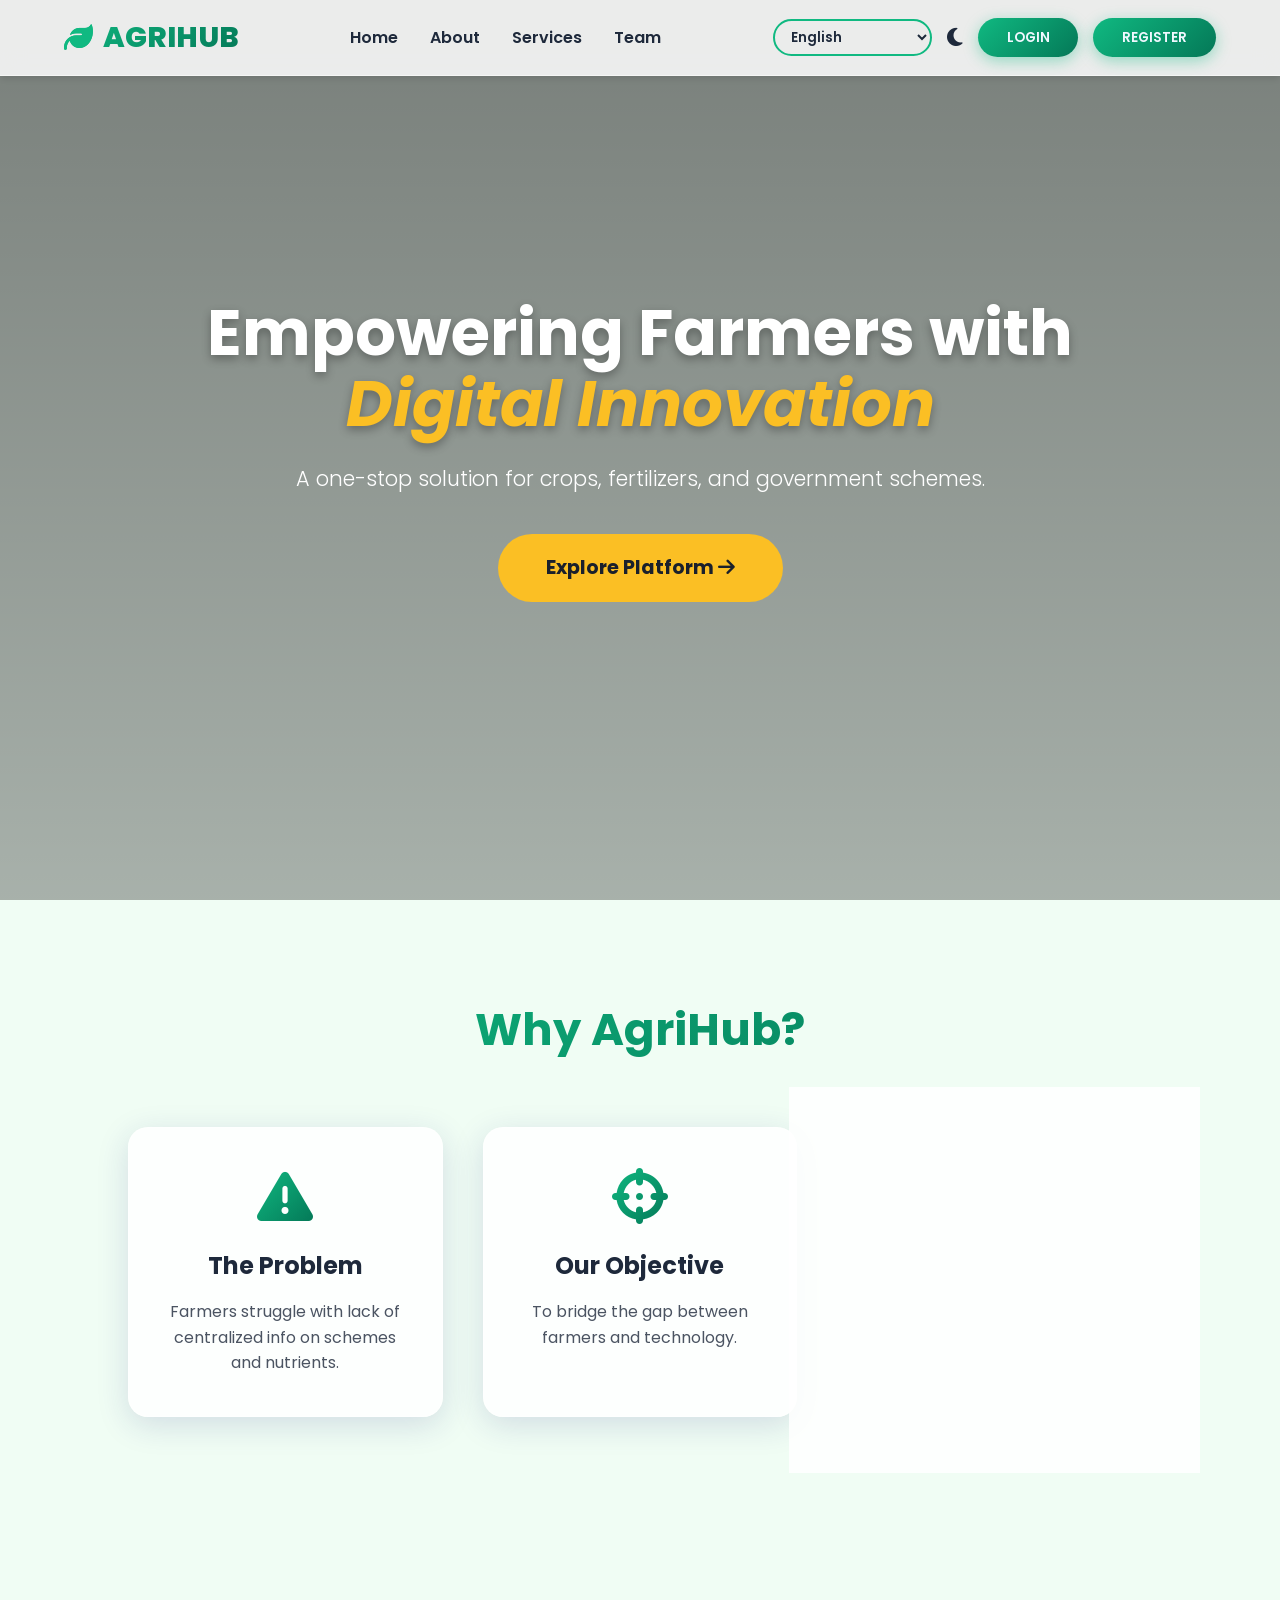
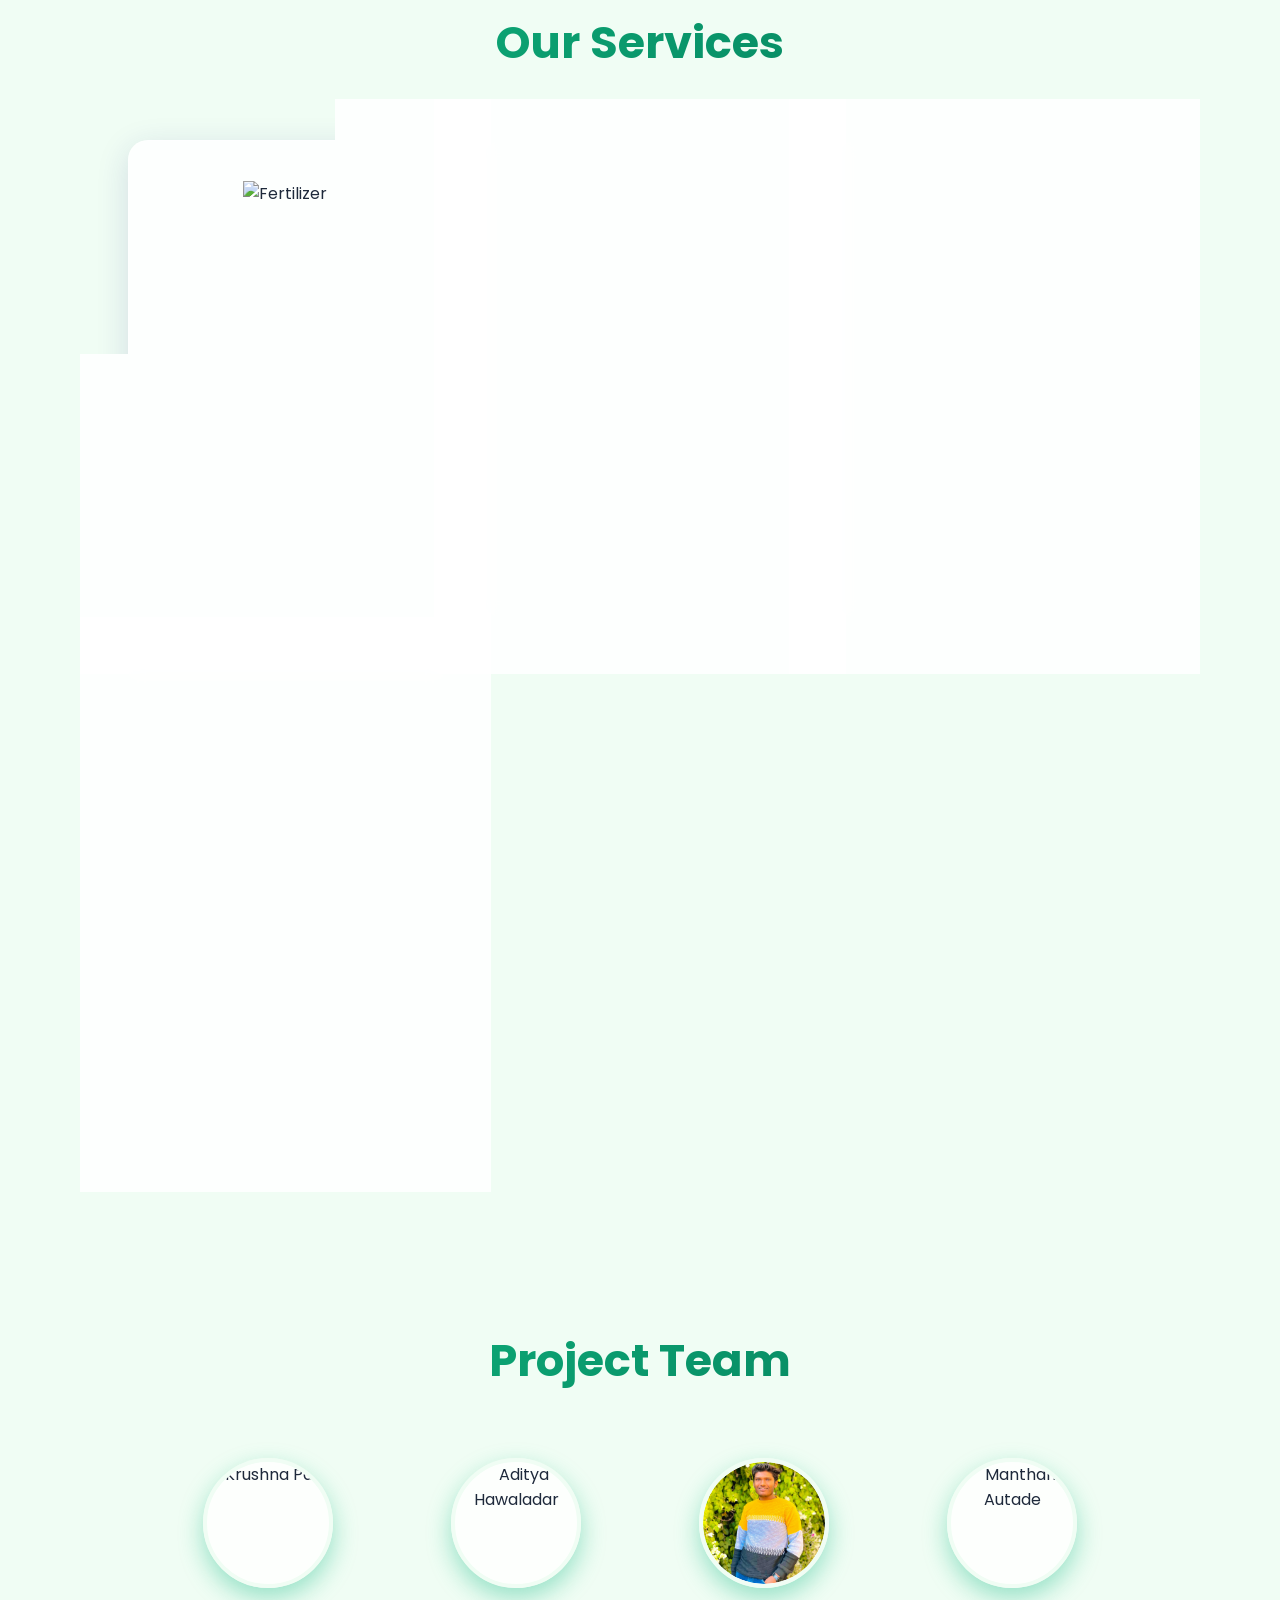
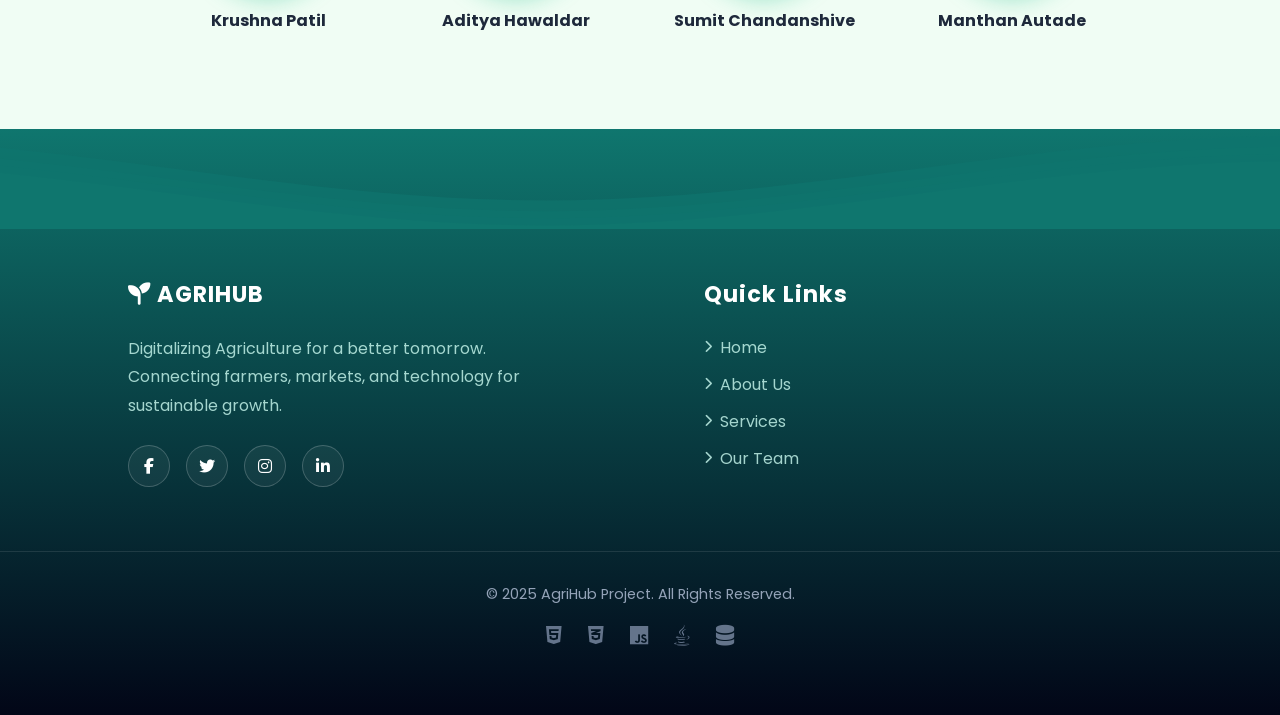
==== frontend/index.html @ 48a7d509 "Update index.html" ====
<!DOCTYPE html>
<html lang="en">

<head>
    <meta charset="UTF-8">
    <meta name="viewport" content="width=device-width, initial-scale=1.0">
    <title>AGRIHUB - Smart Agriculture Platform</title>
    <link href="https://fonts.googleapis.com/css2?family=Poppins:wght@300;400;600;700;800&display=swap"
        rel="stylesheet">
    <link rel="stylesheet" href="https://cdnjs.cloudflare.com/ajax/libs/font-awesome/6.4.0/css/all.min.css">
    <link rel="stylesheet" href="style.css">
</head>

<body>

<div id="main-landing">

    <nav>
        <div class="logo">
            <i class="fas fa-leaf"></i> AGRIHUB
        </div>

        <ul class="nav-links">
            <li><a href="#home" data-lang="nav_home">Home</a></li>
            <li><a href="#about" data-lang="nav_about">About</a></li>
            <li><a href="#features" data-lang="nav_services">Services</a></li>
            <li><a href="#team" data-lang="nav_team">Team</a></li>
        </ul>

        <div class="controls">
            <select class="lang-select" onchange="changeLanguage(this.value)">
                <option value="en">English</option>
                <option value="hi">हिंदी (Hindi)</option>
                <option value="mr">मराठी (Marathi)</option>
            </select>

            <i class="fas fa-moon theme-toggle" id="theme-icon" onclick="toggleTheme()"></i>

            <!-- SAME BUTTON STYLE — JUST ADDED IDS -->
            <button class="btn-login" id="loginBtn">
                <a style="color: aliceblue;text-decoration: none" href="./login.html" data-lang="tab_login">LOGIN</a>
            </button>

            <button class="btn-login" id="registerBtn">
                <a style="color: aliceblue;text-decoration: none" href="./register.html" data-lang="tab_register">REGISTER</a>
            </button>

            <button class="btn-login" id="logoutBtn" style="display:none;" onclick="logoutUser()">
                <span style="color: aliceblue;">LOGOUT</span>
            </button>
        </div>
    </nav>

        <section id="home" class="hero">
            <div class="hero-content">
                <h1 data-lang="hero_title">Empowering Farmers with <br><span>Digital Innovation</span></h1>
                <p data-lang="hero_desc">A one-stop solution for crops, fertilizers, and government schemes.</p>
                <button class="hero-btn" onclick="scrollToFeatures()" data-lang="btn_explore">Explore Platform <i
                        class="fas fa-arrow-right"></i></button>
            </div>
        </section>

        <section id="about">
            <h2 class="section-title reveal" data-lang="title_about">Why AgriHub?</h2>
            <div class="about-grid">
                <div class="glass-card reveal">
                    <i class="fas fa-exclamation-triangle"></i>
                    <h3 data-lang="card_problem_title">The Problem</h3>
                    <p data-lang="card_problem_desc">Farmers struggle with lack of centralized info on schemes and
                        nutrients.</p>
                </div>
                <div class="glass-card reveal">
                    <i class="fas fa-crosshairs"></i>
                    <h3 data-lang="card_objective_title">Our Objective</h3>
                    <p data-lang="card_objective_desc">To bridge the gap between farmers and technology.</p>
                </div>
                <div class="glass-card reveal">
                    <i class="fas fa-chart-line"></i>
                    <h3 data-lang="card_impact_title">The Impact</h3>
                    <p data-lang="card_impact_desc">Increased income, better soil quality, and digital literacy.</p>
                </div>
            </div>
        </section>

        <section id="features">
            <h2 class="section-title reveal" data-lang="title_services">Our Services</h2>
            <div class="feature-container">
                <div class="glass-card reveal" onclick="openService('page-fertilizer')">
                    <div class="feature-img-wrapper">
                        <img src="https://images.unsplash.com/photo-1605000797499-95a51c5269ae?auto=format&fit=crop&w=800&q=80"
                            alt="Fertilizer" class="feature-img">
                    </div>
                    <h3 data-lang="serv_fert_title">Fertilizer Info</h3>
                    <p data-lang="serv_fert_desc">Get correct dosage, application methods, and real-time prices.</p>
                    <span class="tag" data-lang="tag_guide">Crop Guide</span>
                </div>

                <div class="glass-card reveal" onclick="openService('page-schemes')">
                    <div class="feature-img-wrapper">
                        <img src="https://images.unsplash.com/photo-1532094349884-543bc11b234d?auto=format&fit=crop&w=800&q=80"
                            alt="Government" class="feature-img">
                    </div>
                    <h3 data-lang="serv_govt_title">Govt Schemes</h3>
                    <p data-lang="serv_govt_desc">Latest updates on subsidies and welfare programs.</p>
                    <span class="tag" data-lang="tag_subsidy">Central Schemes</span>
                </div>

                <div class="glass-card reveal" onclick="openService('page-weather')">
                    <div class="feature-img-wrapper">
                        <img src="https://images.unsplash.com/photo-1516912481808-3406841bd33c?auto=format&fit=crop&w=800&q=80"
                            alt="Weather" class="feature-img">
                    </div>
                    <h3 data-lang="serv_weather_title">Weather Forecast</h3>
                    <p data-lang="serv_weather_desc">Real-time weather updates to plan your sowing and harvesting
                        activities.</p>
                    <span class="tag" data-lang="tag_weather">Live Alerts</span>
                </div>

                <div class="glass-card reveal" onclick="openService('page-advisor')">
                    <div class="feature-img-wrapper">
                        <img src="./asset/Gemini_Generated_Image_j93op1j93op1j93o.png" alt="Crop Advisor">
                    </div>
                    <h3 data-lang="serv_crp_title">Crop Advisor</h3>
                    <p data-lang="manthan">AI-driven recommendations based on season, soil, and budget.</p>
                    <span class="tag" data-lang="sumit">Profit Maximizer</span>
                </div>
            </div>
        </section>

        <section id="team">
            <h2 class="section-title reveal" data-lang="title_team">Project Team</h2>
            <div class="team-container reveal">

                <div class="team-member">
                    <div class="avatar">
                        <img src="./asset/krish.jpg" alt="Krushna Patil">
                    </div>
                    <h4>Krushna Patil</h4>
                </div>

                <div class="team-member">
                    <div class="avatar">
                        <img src="./asset/aapaa.jpg" alt="Aditya Hawaladar">
                    </div>
                    <h4>Aditya Hawaldar</h4>
                </div>

                <div class="team-member">
                    <div class="avatar">
                        <img src="./asset/sumit.jpg" alt="Sumit Chandanshive">
                    </div>
                    <h4>Sumit Chandanshive</h4>
                </div>

                <div class="team-member">
                    <div class="avatar">
                        <img src="./asset/manthan.jpeg" alt="Manthan Autade">
                    </div>
                    <h4>Manthan Autade</h4>
                </div>

            </div>

        </section>

        <footer>
            <svg class="waves" xmlns="http://www.w3.org/2000/svg" xmlns:xlink="http://www.w3.org/1999/xlink"
                viewBox="0 24 150 28" preserveAspectRatio="none" shape-rendering="auto">
                <defs>
                    <path id="gentle-wave"
                        d="M-160 44c30 0 58-18 88-18s 58 18 88 18 58-18 88-18 58 18 88 18 v44h-352z" />
                </defs>
                <g class="parallax">
                    <use xlink:href="#gentle-wave" x="48" y="0" />
                    <use xlink:href="#gentle-wave" x="48" y="3" />
                    <use xlink:href="#gentle-wave" x="48" y="5" />
                    <use xlink:href="#gentle-wave" x="48" y="7" />
                </g>
            </svg>
            <div class="footer-content">
                <div class="footer-col">
                    <h3><i class="fas fa-seedling"></i> AGRIHUB</h3>
                    <p>Digitalizing Agriculture for a better tomorrow. Connecting farmers, markets, and technology for
                        sustainable growth.</p>
                    <div class="social-icons">
                        <a href="#" class="social-btn"><i class="fab fa-facebook-f"></i></a>
                        <a href="#" class="social-btn"><i class="fab fa-twitter"></i></a>
                        <a href="#" class="social-btn"><i class="fab fa-instagram"></i></a>
                        <a href="#" class="social-btn"><i class="fab fa-linkedin-in"></i></a>
                    </div>
                </div>
                <div class="footer-col">
                    <h3>Quick Links</h3>
                    <ul class="footer-links">
                        <li><a href="#home"><i class="fas fa-chevron-right" style="font-size:0.8rem;"></i> Home</a></li>
                        <li><a href="#about"><i class="fas fa-chevron-right" style="font-size:0.8rem;"></i> About Us</a>
                        </li>
                        <li><a href="#features"><i class="fas fa-chevron-right" style="font-size:0.8rem;"></i>
                                Services</a></li>
                        <li><a href="#team"><i class="fas fa-chevron-right" style="font-size:0.8rem;"></i> Our Team</a>
                        </li>
                    </ul>
                </div>
            </div>
            <div class="footer-bottom">
                <p>&copy; 2025 AgriHub Project. All Rights Reserved.</p>
                <div class="tech-icons">
                    <i class="fab fa-html5"></i> <i class="fab fa-css3-alt"></i> <i class="fab fa-js"></i> <i
                        class="fab fa-java"></i> <i class="fas fa-database"></i>
                </div>
            </div>
        </footer>
    </div>

    <div id="page-fertilizer" class="service-page">
        <button class="back-btn" data-lang="adi1" onclick="closeService()"><i class="fas fa-arrow-left"></i> Back to
            Home</button>
        <div class="page-header">
            <h1 data-lang="adi2">Advanced Fertilizer Calculator</h1>
            <p data-lang="adi3">Precise Nutrient Management for Higher Yields</p>
        </div>
        <div class="calc-box">
            <div class="form-group">
                <label data-lang="adi4">Land Size (in Acres)</label>
                <input type="number" id="landSize" placeholder="Ex: 2.5" oninput="calculateFertilizer()">
            </div>
            <div class="form-group">
                <label data-lang="adi5">Select Crop Category</label>
                <select id="cropType" onchange="calculateFertilizer()">
                    <optgroup label="Cereals (अनाज)">
                        <option value="wheat">Wheat (गेहूँ)</option>
                        <option value="rice">Rice/Paddy (चावल/धान)</option>
                        <option value="maize">Maize (मक्का)</option>
                        <option value="bajra">Pearl Millet (बाजरा)</option>
                        <option value="jowar">Sorghum (ज्वार)</option>
                    </optgroup>
                    <optgroup label="Cash Crops (नकदी फसलें)">
                        <option value="cotton">Cotton (कपास)</option>
                        <option value="sugarcane">Sugarcane (गन्ना)</option>
                    </optgroup>
                    <optgroup label="Pulses (दालें)">
                        <option value="soybean">Soybean (सोयाबीन)</option>
                        <option value="chana">Chickpea (चना)</option>
                        <option value="tur">Pigeon Pea (तूर/अरहर)</option>
                        <option value="moong">Green Gram (मूँग)</option>
                        <option value="urad">Black Gram (उड़द)</option>
                    </optgroup>
                    <optgroup label="Oilseeds (तिलहन)">
                        <option value="groundnut">Groundnut (मूंगफली)</option>
                        <option value="mustard">Mustard (सरसों)</option>
                        <option value="sunflower">Sunflower (सूरजमुखी)</option>
                    </optgroup>
                    <optgroup label="Vegetables (सब्जियां)">
                        <option value="potato">Potato (आलू)</option>
                        <option value="onion">Onion (प्याज)</option>
                        <option value="tomato">Tomato (टमाटर)</option>
                        <option value="chili">Chili (मिर्च)</option>
                        <option value="brinjal">Brinjal (बैंगन)</option>
                        <option value="okra">Okra (भिन्डी)</option>
                        <option value="cabbage">Cabbage/Cauliflower (गोभी)</option>
                    </optgroup>
                    <optgroup label="Spices & Fruits (मसाले और फल)">
                        <option value="ginger">Ginger (अदरक)</option>
                        <option value="turmeric">Turmeric (हल्दी)</option>
                        <option value="banana">Banana (केला)</option>
                        <option value="pomegranate">Pomegranate (अनार)</option>
                    </optgroup>
                </select>
            </div>

            <div id="fertResult" class="result-box">
                <h4 data-lang="adi6" style="color:var(--primary-solid); margin-bottom:15px; text-align:center;">
                    Recommendation (per acre)
                </h4>

                <div class="result-section">
                    <div class="result-title" data-lang="adi7">Primary Nutrients (NPK)</div>
                    <div class="result-row">
                        <strong data-lang="adi10">Urea (N):</strong>
                        <span style="color:#2c3e50; font-weight:bold;"><span id="ureaVal">0</span> kg</span>
                    </div>
                    <div class="result-row">
                        <strong data-lang="adi11">DAP (P):</strong>
                        <span style="color:#2c3e50; font-weight:bold;"><span id="dapVal">0</span> kg</span>
                    </div>
                    <div class="result-row">
                        <strong data-lang="adi12">MOP (K):</strong>
                        <span style="color:#2c3e50; font-weight:bold;"><span id="mopVal">0</span> kg</span>
                    </div>
                    <div class="result-row" style="color:#27ae60; font-size:0.9rem;">
                        <em>*Alternative to DAP:</em>
                        <strong data-lang="adi13">SSP (Single Super Phosphate):</strong>
                        <span><span id="sspVal">0</span> kg</span>
                    </div>
                </div>

                <div class="result-section">
                    <div class="result-title" data-lang="adi8">Micronutrients & Soil Health</div>
                    <div class="result-row" id="zincRow">
                        <strong data-lang="adi14">Zinc Sulphate:</strong>
                        <span><span id="zincVal">0</span> kg</span>
                    </div>
                    <div class="result-row" id="sulphurRow">
                        <strong data-lang="adi15">Sulphur (Bentonite):</strong>
                        <span><span id="sulphurVal">0</span> kg</span>
                    </div>
                    <div class="result-row" id="magnesiumRow">
                        <strong data-lang="adi16">Magnesium Sulphate:</strong>
                        <span><span id="magnesiumVal">0</span> kg</span>
                    </div>
                    <div class="result-row">
                        <strong data-lang="adi17" class="organic-badge"><i class="fas fa-leaf"></i> Organic Manure
                            (FYM):</strong>
                        <span><span id="fymVal">0</span> tons</span>
                    </div>
                </div>

                <p data-lang="adi9" style="margin-top:15px; font-size:0.8rem; color:#666; text-align:center;">*Note:
                    These are general
                    recommendations. For precise dosage, please get your Soil Health Card tested.</p>
            </div>
        </div>
    </div>

    <div id="page-schemes" class="service-page">
        <button class="back-btn" onclick="closeService()"><i class="fas fa-arrow-left"></i> Back to Home</button>
        <div class="page-header">
            <h1 data-lang="ma1">Central Government Schemes</h1>
            <p data-lang="ma2">Major flagship initiatives by the Government of India.</p>
        </div>
        <div class="grid-container">
            <!-- 1. PM-Kisan -->
            <div class="item-card">
                <h4>
                    <i data-lang="sch_1_t" class="fas fa-hand-holding-usd"> PM-Kisan Samman Nidhi</i>
                </h4>
                <p data-lang="sch_1_d">₹6,000 per year income support for all landholding farmers.</p>
                <a href="https://www.pmkisan.gov.in/" class="card-action">
                    <button data-lang="btn_apply">Apply Now</button>
                </a>
            </div>

            <!-- 2. Fasal Bima -->
            <div class="item-card">
                <h4><i class="fas fa-shield-alt" data-lang="sch_2_t"> PM Fasal Bima Yojana</i></h4>
                <p data-lang="sch_2_d">Comprehensive crop insurance against non-preventable natural risks.</p>
                <a href="https://pmfby.gov.in/" class="card-action">
                    <button data-lang="btn_apply">Apply Now</button>
                </a>
            </div>

            <!-- 3. Krishi Sinchayee -->
            <div class="item-card">
                <h4><i class="fas fa-water" data-lang="sch_3_t"> PM Krishi Sinchayee Yojana</i></h4>
                <p data-lang="sch_3_d">"Har Khet Ko Pani" - Subsidies for drip/sprinkler irrigation systems.</p>
                <a href="https://pmksy.gov.in/#" class="card-action">
                    <button data-lang="btn_apply">Apply Now</button>
                </a>
            </div>

            <!-- 4. e-NAM -->
            <div class="item-card">
                <h4><i class="fas fa-laptop-code" data-lang="sch_4_t"> e-NAM (National Agri Market)</i></h4>
                <p data-lang="sch_4_d">Pan-India electronic trading portal for better price discovery.</p>
                <a href="https://enam.gov.in/web/" class="card-action">
                    <button data-lang="btn_apply">Apply Now</button>
                </a>
            </div>

            <!-- 5. Paramparagat -->
            <div class="item-card">
                <h4><i class="fas fa-leaf" data-lang="sch_5_t"> Paramparagat Krishi Vikas</i></h4>
                <p data-lang="sch_5_d">Financial assistance of ₹50,000/ha for organic farming.</p>
                <a href="https://pgsindia-ncof.gov.in" class="card-action">
                    <button data-lang="btn_apply">Apply Now</button>
                </a>
            </div>

            <!-- 6. Maan-Dhan -->
            <div class="item-card">
                <h4><i class="fas fa-user-clock" data-lang="sch_6_t"> PM Kisan Maan-Dhan</i></h4>
                <p data-lang="sch_6_d">Pension scheme for small farmers (₹3000/month after age 60).</p>
                <a href="https://maandhan.in" class="card-action">
                    <button data-lang="btn_apply">Apply Now</button>
                </a>
            </div>

            <!-- 7. KCC -->
            <div class="item-card">
                <h4><i class="fas fa-credit-card" data-lang="sch_7_t"> Kisan Credit Card (KCC)</i></h4>
                <p data-lang="sch_7_d">Get short-term credit for crops at low interest rates.</p>
                <a href="https://www.myscheme.gov.in/schemes/kcc" class="card-action">
                    <button data-lang="btn_apply">Apply Now</button>
                </a>
            </div>

            <!-- 8. Soil Health -->
            <div class="item-card">
                <h4><i class="fas fa-flask" data-lang="sch_8_t"> Soil Health Card Scheme</i></h4>
                <p data-lang="sch_8_d">Get soil testing done to know nutrient status and recommendations.</p>
                <a href="https://soilhealth.dac.gov.in" class="card-action">
                    <button data-lang="btn_apply">Apply Now</button>
                </a>
            </div>

            <!-- 9. KUSUM -->
            <div class="item-card">
                <h4><i class="fas fa-solar-panel" data-lang="sch_9_t"> PM-KUSUM Yojana</i></h4>
                <p data-lang="sch_9_d">Subsidies for setting up solar water pumps and solar power plants on barren land.
                </p>
                <a href="https://pmkusum.mnre.gov.in" class="card-action">
                    <button data-lang="btn_apply">Apply Now</button>
                </a>
            </div>

            <!-- 10. Agri Mechanization -->
            <div class="item-card">
                <h4><i class="fas fa-tractor" data-lang="sch_10_t"> Sub-Mission on Agri Mechanization</i></h4>
                <p data-lang="sch_10_d">Financial assistance for purchasing tractors, drones, and modern farm machinery.
                </p>
                <a href="https://agrimachinery.nic.in/" class="card-action">
                    <button data-lang="btn_apply">Apply Now</button>
                </a>
            </div>

            <!-- 11. Infrastructure Fund -->
            <div class="item-card">
                <h4><i class="fas fa-warehouse" data-lang="sch_11_t"> Agri Infrastructure Fund</i></h4>
                <p data-lang="sch_11_d">Loans with interest subvention for post-harvest management infrastructure.</p>
                <a href="https://agriinfra.dac.gov.in/" class="card-action">
                    <button data-lang="btn_apply">Apply Now</button>
                </a>
            </div>

            <!-- 12. NMSA -->
            <div class="item-card">
                <h4><i class="fas fa-globe-asia" data-lang="sch_12_t"> NMSA (Sustainable Agri)</i></h4>
                <p data-lang="sch_12_d">Promoting climate-resilient farming, water use efficiency, and soil
                    conservation.</p>
                <a href="https://nmsa.dac.gov.in/" class="card-action">
                    <button data-lang="btn_apply">Apply Now</button>
                </a>
            </div>

            <!-- 13. Horticulture -->
            <div class="item-card">
                <h4><i class="fas fa-apple-alt" data-lang="sch_13_t"> Mission for Integrated Horticulture</i></h4>
                <p data-lang="sch_13_d">Holistic growth of the horticulture sector (fruits, vegetables, bamboo, etc.) to
                    increase income.</p>
                <a href="https://midh.gov.in/" class="card-action">
                    <button data-lang="btn_apply">Apply Now</button>
                </a>
            </div>

            <!-- 14. RKVY -->
            <div class="item-card">
                <h4><i class="fas fa-chart-pie" data-lang="sch_14_t"> Rashtriya Krishi Vikas Yojana</i></h4>
                <p data-lang="sch_14_d">Flexible funding for states to plan their own agriculture development programs.
                </p>
                <a href="https://rkvy.nic.in/" class="card-action">
                    <button data-lang="btn_apply">Apply Now</button>
                </a>
            </div>

            <!-- 15. Matsya Sampada -->
            <div class="item-card">
                <h4><i class="fas fa-fish" data-lang="sch_15_t"> PM Matsya Sampada Yojana</i></h4>
                <p data-lang="sch_15_d">Focused on the sustainable development of the fisheries sector and blue
                    revolution.</p>
                <a href="https://pmmsy.dof.gov.in/" class="card-action">
                    <button data-lang="btn_apply">Apply Now</button>
                </a>
            </div>
        </div>
    </div>


    <div id="page-weather" class="service-page">
        <button class="back-btn" onclick="closeService()"><i class="fas fa-arrow-left"></i> Back to Home</button>
        <div class="page-header">
            <h1 data-lang="kp1">Real-Time Weather</h1>
            <p data-lang="kp2">Accurate Forecast based on your current location.</p>
        </div>

        <div class="glass-card" style="max-width:800px; margin:0 auto;">
            <div style="text-align:center; margin-bottom:20px;" data-lang="kp3">
                <button class="loc-btn" onclick="initWeather()"><i class="fas fa-map-marker-alt"></i> Detect My
                    Location</button>
            </div>

            <div id="weather-loader" class="weather-loader" style="display:none;">
                <i class="fas fa-spinner fa-spin" style="font-size:2rem; color:var(--primary-solid);"></i>
                <p data-lang="kp4">Fetching satellite data...</p>
            </div>

            <div id="weather-display" class="weather-display">
                <h2 data-lang="kp5" id="weatherCity"
                    style="font-size:2rem; margin-bottom:10px; color:var(--text-dark);">Detecting
                    City...</h2>
                <div style="display:flex; align-items:center; justify-content:center; gap:20px; flex-wrap:wrap;">
                    <i id="weatherIconMain" class="fas fa-sun" style="font-size:5rem; color:#f1c40f;"></i>
                    <div style="text-align:left;">
                        <h2 style="font-size:3.5rem; margin:0; color:var(--text-dark);"><span
                                id="weatherTemp">--</span>°C</h2>
                        <p style="font-size:1.2rem; color:var(--text-dark);" id="weatherDesc">--</p>
                        <p style="color:#666;"><i class="fas fa-wind"></i> <span id="weatherWind">--</span> km/h | <i
                                class="fas fa-tint"></i> <span id="weatherHum">--</span>%</p>
                    </div>
                </div>

                <div class="weather-row" id="forecast-container">
                </div>
            </div>
        </div>
    </div>

    <div id="page-advisor" class="service-page">
        <button class="back-btn" onclick="closeService()"><i class="fas fa-arrow-left"></i> Back to Home</button>
        <div class="page-header">
            <h1>Profitable Crop Advisor</h1>
            <p>Find the most profitable crop for your land.</p>
        </div>
        <div class="calc-box">
            <div class="form-group">
                <label>Select Season</label>
                <select id="advSeason">
                    <option value="kharif">Kharif (Monsoon - June to Oct)</option>
                    <option value="rabi">Rabi (Winter - Oct to March)</option>
                    <option value="zaid">Zaid (Summer - March to June)</option>
                </select>
            </div>
            <div class="form-group">
                <label>Soil Type</label>
                <select id="advSoil">
                    <option value="black">Black Soil (Kali Mitti)</option>
                    <option value="red">Red Soil (Lal Mitti)</option>
                    <option value="alluvial">Alluvial Soil (Jalodh Mitti)</option>
                </select>
            </div>
            <div class="form-group">
                <label>Investment Capacity (per acre)</label>
                <select id="advBudget">
                    <option value="low">Low (< ₹10,000)</option>
                    <option value="medium">Medium (₹10k - ₹25k)</option>
                    <option value="high">High (> ₹25k)</option>
                </select>
            </div>
            <button class="submit-btn" onclick="recommendCrop()">Find Best Crop</button>
        </div>

        <div id="advisorResult" class="grid-container" style="margin-top:30px;"></div>
    </div>

    <div id="authModal" class="modal">
        <div class="modal-content">
            <span class="close-btn" onclick="closeModal()">&times;</span>
            <div class="modal-tabs">
                <button class="tab-btn active" onclick="switchTab('login')" id="tab-login"
                    data-lang="tab_login">Login</button>
                <button class="tab-btn" onclick="switchTab('register')" id="tab-register"
                    data-lang="tab_register">Register</button>
            </div>
            <div class="form-container">
                <form id="loginForm" class="form-box active" onsubmit="handleLogin(event)">
                    <h2 style="margin-bottom: 1.5rem; text-align:center;" data-lang="modal_title_login">Welcome Back
                    </h2>
                    <div class="form-group"><label data-lang="lbl_mobile">Mobile Number</label><i
                            class="fas fa-phone"></i><input type="tel" required></div>
                    <div class="form-group"><label data-lang="lbl_pass">Password</label><i
                            class="fas fa-lock"></i><input type="password" required></div>
                    <button type="submit" class="submit-btn" data-lang="btn_login_action">Login</button>
                </form>
                <form id="registerForm" class="form-box" onsubmit="handleRegister(event)">
                    <h2 style="margin-bottom: 1.5rem; text-align:center;" data-lang="modal_title_reg">Create Account
                    </h2>
                    <div class="form-group"><label data-lang="lbl_fullname">Full Name</label><i
                            class="fas fa-user"></i><input type="text" required></div>
                    <div class="form-group"><label data-lang="lbl_mobile">Mobile Number</label><i
                            class="fas fa-phone"></i><input type="tel" required></div>
                    <div class="form-group"><label data-lang="lbl_pass">Create Password</label><i
                            class="fas fa-lock"></i><input type="password" required></div>
                    <button type="submit" class="submit-btn" style="background: var(--secondary-accent); color:#1e293b;"
                        data-lang="btn_reg_action">Register</button>
                </form>
            </div>
        </div>
    </div>

    <script src="script.js"></script>
</body>

</html>
---- frontend/style.css ----
:root {
    /* --- Color Palette --- */
    --primary-grad: linear-gradient(135deg, #10b981, #047857);
    --primary-solid: #10b981;
    --secondary-accent: #fbbf24;
    --text-dark: #1e293b;
    --text-light: #f8fafc;
    
    /* Glassmorphism */
    --glass-bg: rgba(255, 255, 255, 0.85);
    --glass-border: rgba(255, 255, 255, 0.5);
    --glass-shadow: 0 8px 32px 0 rgba(31, 38, 135, 0.15);
    
    --bg-body: #f0fdf4; /* Mint White */
    --card-hover-transform: translateY(-10px) scale(1.02);
    
    /* --- Footer Colors (Midnight Teal) --- */
    --footer-top: #0f766e; 
    --footer-bottom: #020617; 
    --footer-text: #ccfbf1;
}

body.dark-mode {
    --text-dark: #f1f5f9;
    --bg-body: #0f172a; 
    --glass-bg: rgba(30, 41, 59, 0.7);
    --glass-border: rgba(255, 255, 255, 0.1);
    --glass-shadow: 0 8px 32px 0 rgba(0, 0, 0, 0.5);
}

* { margin: 0; padding: 0; box-sizing: border-box; font-family: 'Poppins', sans-serif; }

body {
    background-color: var(--bg-body);
    color: var(--text-dark);
    transition: background-color 0.5s ease, color 0.5s ease;
    overflow-x: hidden;
    display: flex;
    flex-direction: column;
    min-height: 100vh;
}

/* --- Navigation --- */
nav {
    background: var(--glass-bg);
    backdrop-filter: blur(12px);
    border-bottom: 1px solid var(--glass-border);
    padding: 1rem 5%;
    position: fixed;
    width: 100%;
    top: 0;
    z-index: 1000;
    display: flex;
    justify-content: space-between;
    align-items: center;
    box-shadow: 0 4px 6px -1px rgba(0,0,0,0.1);
    transition: all 0.3s ease;
}

.logo {
    font-size: 1.8rem;
    font-weight: 800;
    background: var(--primary-grad);
    -webkit-background-clip: text;
    -webkit-text-fill-color: transparent;
    display: flex;
    align-items: center;
    gap: 10px;
}

.logo i { -webkit-text-fill-color: var(--primary-solid); color: #10b981; }

.nav-links { display: flex; list-style: none; gap: 2rem; }
.nav-links a { text-decoration: none; color: var(--text-dark); font-weight: 600; position: relative; padding: 5px 0; }
.nav-links a::after { content: ''; position: absolute; width: 0; height: 3px; bottom: 0; left: 0; background: var(--secondary-accent); transition: width 0.3s; }
.nav-links a:hover::after { width: 100%; }

.controls { display: flex; align-items: center; gap: 15px; }
.theme-toggle { cursor: pointer; font-size: 1.3rem; color: var(--text-dark); transition: transform 0.4s; }
.theme-toggle:hover { transform: rotate(20deg) scale(1.1); color: var(--secondary-accent); }
.lang-select { padding: 6px 12px; border-radius: 20px; border: 2px solid var(--primary-solid); background: transparent; color: var(--text-dark); font-weight: 600; cursor: pointer; outline: none; }
body.dark-mode .lang-select option { background-color: #0f172a; }
.btn-login { padding: 0.6rem 1.8rem; background: var(--primary-grad); color: white; border: none; border-radius: 50px; cursor: pointer; font-weight: 600; box-shadow: 0 4px 15px rgba(16, 185, 129, 0.4); transition: all 0.3s ease; }
.btn-login:hover { transform: translateY(-3px); }

/* --- Hero --- */
.hero {
    height: 100vh;
    background: linear-gradient(rgba(0,0,0,0.5), rgba(0,0,0,0.3)), url('https://images.unsplash.com/photo-1625246333195-58f21a4086a4?q=80&w=1974&auto=format&fit=crop');
    background-size: cover;
    background-position: center;
    background-attachment: fixed;
    display: flex;
    align-items: center;
    justify-content: center;
    text-align: center;
    position: relative;
    color: white;
}
.hero h1 { font-size: 4rem; margin-bottom: 1.5rem; text-shadow: 0 4px 10px rgba(0,0,0,0.3); line-height: 1.1; animation: float 6s ease-in-out infinite; }
.hero h1 span { color: var(--secondary-accent); font-style: italic; }
.hero p { font-size: 1.3rem; margin-bottom: 2.5rem; font-weight: 300; animation: fadeInUp 1s ease-out 0.5s backwards; }
.hero-btn { padding: 1.2rem 3rem; background: var(--secondary-accent); color: #1a202c; border: none; border-radius: 50px; font-size: 1.2rem; font-weight: 700; cursor: pointer; transition: all 0.3s; animation: fadeInUp 1s ease-out 0.8s backwards, pulse 2s infinite; }

@keyframes float { 0% { transform: translateY(0px); } 50% { transform: translateY(-15px); } 100% { transform: translateY(0px); } }
@keyframes pulse { 0% { box-shadow: 0 0 0 0 rgba(251, 191, 36, 0.7); } 70% { box-shadow: 0 0 0 15px rgba(251, 191, 36, 0); } 100% { box-shadow: 0 0 0 0 rgba(251, 191, 36, 0); } }
@keyframes fadeInUp { from { opacity: 0; transform: translateY(30px); } to { opacity: 1; transform: translateY(0); } }

/* --- Sections --- */
section { padding: 6rem 10%; }
.section-title { text-align: center; margin-bottom: 4rem; font-size: 2.8rem; font-weight: 700; background: var(--primary-grad); -webkit-background-clip: text; -webkit-text-fill-color: transparent; display: inline-block; width: 100%; }

/* --- Cards --- */
.about-grid, .feature-container { display: grid; grid-template-columns: repeat(auto-fit, minmax(300px, 1fr)); gap: 2.5rem; }
.glass-card { 
    background: var(--glass-bg); 
    backdrop-filter: blur(8px); 
    border: 1px solid var(--glass-border); 
    padding: 2.5rem 2rem; 
    border-radius: 20px; 
    box-shadow: var(--glass-shadow); 
    transition: all 0.4s ease; 
    text-align: center; 
    position: relative; 
    overflow: hidden; 
    cursor: pointer; 
}
.glass-card:hover { transform: var(--card-hover-transform); box-shadow: 0 20px 40px rgba(0,0,0,0.2); }
.glass-card i { font-size: 3.5rem; background: var(--primary-grad); -webkit-background-clip: text; -webkit-text-fill-color: transparent; margin-bottom: 1.5rem; }
.glass-card h3 { margin-bottom: 1rem; font-size: 1.5rem; color: var(--text-dark); }
.glass-card p { color: var(--text-dark); opacity: 0.8; line-height: 1.6; }

.feature-img-wrapper { height: 200px; width: 100%; border-radius: 15px; overflow: hidden; margin-bottom: 1.5rem; }
.feature-img { width: 100%; height: 100%; object-fit: cover; transition: transform 0.5s; }
.glass-card:hover .feature-img { transform: scale(1.1); }
.tag { background: var(--secondary-accent); color: #1e293b; padding: 4px 12px; border-radius: 15px; font-size: 0.85rem; font-weight: 700; display: inline-block; margin-top: 1rem; }

.feature-img-wrapper,img{
    height: 200px;
    weight:200px;
}

/* --- Team --- */
.team-container { 
    display: flex; 
    justify-content: center; 
    gap: 3rem; 
    flex-wrap: wrap; 
}

.team-member { 
    text-align: center; 
    width: 200px; 
    transition: transform 0.3s; 
}

.team-member:hover { 
    transform: translateY(-10px); 
}

/* UPDATED AVATAR STYLES FOR PROFILE IMAGES */
.avatar { 
    width: 130px;
    height: 130px;
    border-radius: 50%;
    margin: 0 auto 1.2rem;
    overflow: hidden;             /* ensures round cropping */
    border: 4px solid var(--bg-body);
    box-shadow: 0 10px 25px rgba(16, 185, 129, 0.4);
    display: flex;
    align-items: center;
    justify-content: center;
    background: var(--glass-bg);  /* fallback if image fails */
}

/* This ensures perfect scaling for all images */
.avatar img {
    width: 100%;
    height: 100%;
    object-fit: cover;            /* crops properly */
    object-position: center;      /* centers face */
    border-radius: 50%;           /* smooth circle */
    transition: transform 0.3s;
}

.team-member:hover .avatar img {
    transform: scale(1.08);       /* subtle zoom on hover */
}


/* --- DETAILED SERVICE PAGES --- */
.service-page {
    display: none; 
    position: fixed;
    top: 0;
    left: 0;
    width: 100%;
    height: 100%;
    background: var(--bg-body);
    z-index: 1500;
    overflow-y: auto;
    padding: 6rem 10% 2rem 10%;
    animation: slideUp 0.5s ease-out;
}

@keyframes slideUp {
    from { transform: translateY(100%); opacity: 0; }
    to { transform: translateY(0); opacity: 1; }
}

.back-btn {
    position: absolute;
    top: 20px;
    left: 5%;
    padding: 10px 20px;
    background: var(--text-dark);
    color: white;
    border: none;
    border-radius: 30px;
    cursor: pointer;
    z-index: 1600;
    display: flex;
    align-items: center;
    gap: 10px;
    transition: all 0.3s;
}
.back-btn:hover { background: var(--primary-solid); }

.page-header { text-align: center; margin-bottom: 3rem; }
.page-header h1 { font-size: 3rem; color: var(--primary-solid); }

/* Grid Layout */
.grid-container {
    display: grid;
    grid-template-columns: repeat(auto-fit, minmax(280px, 1fr));
    gap: 2rem;
}

.item-card {
    background: var(--glass-bg);
    border: 1px solid var(--glass-border);
    border-radius: 15px;
    padding: 1.5rem;
    text-align: left;
    box-shadow: 0 5px 15px rgba(0,0,0,0.05);
    transition: transform 0.3s;
}
.item-card:hover { transform: translateY(-5px); box-shadow: var(--glass-shadow); }

.item-card h4 { font-size: 1.2rem; margin-bottom: 0.5rem; color: var(--text-dark); display: flex; align-items: center; gap: 10px; }
.item-card h4 i { color: var(--secondary-accent); }
.item-card p { font-size: 0.95rem; color: #555; margin-bottom: 1rem; line-height: 1.5; }
.item-card button{
    width: 100%; padding: 10px; margin-top: auto; background: var(--primary-grad); color: white; border: none; border-radius: 5px; cursor: pointer; font-weight: 600;
}
.action-btn { width: 100%; padding: 10px; margin-top: auto; background: var(--primary-grad); color: white; border: none; border-radius: 5px; cursor: pointer; font-weight: 600; }
.action-btn:hover { opacity: 0.9; }

/* Calculator Styles */
.calc-box {
    background: var(--glass-bg);
    max-width: 600px;
    margin: 0 auto;
    padding: 2.5rem;
    border-radius: 15px;
    box-shadow: var(--glass-shadow);
}
.calc-box select, .calc-box input {
    width: 100%;
    padding: 12px;
    border: 1px solid #ddd;
    border-radius: 8px;
    background: var(--bg-body);
    color: var(--text-dark);
    margin-bottom: 1rem;
    font-size: 1rem;
}

.result-box { 
    margin-top: 2rem; 
    padding: 1.5rem; 
    background: rgba(16, 185, 129, 0.08); 
    border-radius: 12px; 
    display: none; 
    border: 1px solid var(--primary-solid);
}
.result-section { margin-bottom: 15px; padding-bottom: 10px; border-bottom: 1px dashed rgba(0,0,0,0.1); }
.result-section:last-child { border:none; }
.result-title { font-size: 0.9rem; text-transform: uppercase; letter-spacing: 1px; color: #64748b; margin-bottom: 10px; font-weight: 700; }
.result-row { display: flex; justify-content: space-between; padding: 5px 0; font-size: 1.05rem; }
.organic-badge { background: #dcfce7; color: #166534; padding: 2px 8px; border-radius: 4px; font-size: 0.8rem; font-weight: bold; }

/* Weather Styles */
.weather-loader { text-align: center; padding: 2rem; color: #666; font-style: italic; }
.weather-display { display: none; }
.weather-row { display: flex; justify-content: space-between; margin-top: 3rem; flex-wrap: wrap; gap: 1rem; }
.weather-day { text-align: center; background: var(--glass-bg); padding: 1.5rem; border-radius: 15px; flex: 1; min-width: 120px; box-shadow: var(--glass-shadow); }
.weather-day i { font-size: 2.5rem; color: var(--secondary-accent); margin-bottom: 10px; }
.loc-btn { background: var(--secondary-accent); color: #2c3e50; border: none; padding: 8px 15px; border-radius: 20px; font-weight: bold; cursor: pointer; margin-bottom: 1rem; }

/* --- FOOTER --- */
footer {
    position: relative;
    background: linear-gradient(to bottom, var(--footer-top), var(--footer-bottom));
    color: var(--footer-text);
    padding: 0 0 2rem 0;
    margin-top: auto;
}

.waves {
    position: relative;
    width: 100%;
    height: 100px;
    margin-bottom: -7px;
    min-height: 100px;
    max-height: 150px;
}

.parallax > use { animation: move-forever 25s cubic-bezier(.55,.5,.45,.5) infinite; }
.parallax > use:nth-child(1) { animation-delay: -2s; animation-duration: 7s; fill: rgba(15, 118, 110, 0.7); }
.parallax > use:nth-child(2) { animation-delay: -3s; animation-duration: 10s; fill: rgba(15, 118, 110, 0.5); }
.parallax > use:nth-child(3) { animation-delay: -4s; animation-duration: 13s; fill: rgba(15, 118, 110, 0.3); }
.parallax > use:nth-child(4) { animation-delay: -5s; animation-duration: 20s; fill: var(--footer-top); }

@keyframes move-forever {
    0% { transform: translate3d(-90px,0,0); }
    100% { transform: translate3d(85px,0,0); }
}

.footer-content {
    display: grid;
    grid-template-columns: repeat(auto-fit, minmax(300px, 1fr));
    gap: 8rem; 
    padding: 3rem 10%;
    position: relative;
    z-index: 10;
}

.footer-col h3 { font-size: 1.4rem; margin-bottom: 1.5rem; color: white; font-weight: 700; letter-spacing: 1px; }
.footer-col p { color: #ccfbf1; line-height: 1.8; margin-bottom: 1rem; opacity: 0.8; }

.footer-links { list-style: none; }
.footer-links li { margin-bottom: 12px; }
.footer-links a {
    color: #ccfbf1;
    text-decoration: none;
    transition: all 0.3s ease;
    display: flex;
    align-items: center;
    gap: 8px;
    opacity: 0.8;
}
.footer-links a:hover { color: var(--secondary-accent); transform: translateX(5px); opacity: 1; }

.social-icons { display: flex; gap: 1rem; margin-top: 1.5rem; }
.social-btn {
    width: 42px; height: 42px;
    background: rgba(255,255,255,0.05);
    border: 1px solid rgba(255,255,255,0.2);
    border-radius: 50%;
    display: flex; align-items: center; justify-content: center;
    color: white; text-decoration: none;
    transition: all 0.3s;
}
.social-btn:hover { background: var(--secondary-accent); border-color: var(--secondary-accent); color: #020617; transform: translateY(-5px); }

.footer-bottom { text-align: center; padding: 2rem; border-top: 1px solid rgba(255,255,255,0.1); margin-top: 1rem; color: #94a3b8; font-size: 0.9rem; }

.tech-icons { margin-top: 15px; font-size: 1.3rem; color: #64748b; }
.tech-icons i { margin: 0 10px; transition: color 0.3s; }
.tech-icons i:hover { color: var(--secondary-accent); }

/* --- Scroll Reveal --- */
.reveal { opacity: 0; transform: translateY(60px); transition: all 0.8s cubic-bezier(0.5, 0, 0, 1); }
.reveal.active { opacity: 1; transform: translateY(0); }

/* --- Modal --- */
.modal { display: none; position: fixed; top: 0; left: 0; width: 100%; height: 100%; background: rgba(0,0,0,0.7); backdrop-filter: blur(5px); z-index: 2000; align-items: center; justify-content: center; }
.modal-content { background: var(--bg-body); padding: 0; border-radius: 20px; width: 90%; max-width: 450px; position: relative; color: var(--text-dark); overflow: hidden; box-shadow: 0 25px 50px -12px rgba(0, 0, 0, 0.25); animation: modalPop 0.4s; }
@keyframes modalPop { from { opacity: 0; transform: scale(0.8); } to { opacity: 1; transform: scale(1); } }
.close-btn { position: absolute; top: 15px; right: 20px; font-size: 1.5rem; cursor: pointer; color: var(--text-dark); z-index: 10; }
.modal-tabs { display: flex; background: rgba(0,0,0,0.05); }
.tab-btn { flex: 1; padding: 1.2rem; border: none; background: transparent; font-weight: 700; color: #64748b; cursor: pointer; transition: all 0.3s; border-bottom: 3px solid transparent; }
.tab-btn.active { color: var(--primary-solid); border-bottom: 3px solid var(--primary-solid); background: var(--bg-body); }
.form-container { padding: 2.5rem; }
.form-box { display: none; }
.form-box.active { display: block; animation: fadeIn 0.5s; }
@keyframes fadeIn { from { opacity: 0; } to { opacity: 1; } }
.form-group { margin-bottom: 1.2rem; position: relative; }
.form-group i { position: absolute; left: 15px; top: 38px; color: #94a3b8; }
.form-group label { display: block; margin-bottom: 0.5rem; font-size: 0.9rem; font-weight: 600; }
.form-group input { width: 100%; padding: 0.9rem 1rem 0.9rem 2.8rem; border: 2px solid rgba(0,0,0,0.1); border-radius: 10px; background: var(--bg-body); color: var(--text-dark); transition: border-color 0.3s; }
.form-group input:focus { outline: none; border-color: var(--primary-solid); }
.submit-btn { width: 100%; padding: 1rem; background: var(--primary-grad); color: white; border: none; border-radius: 10px; font-size: 1rem; font-weight: 700; cursor: pointer; margin-top: 1rem; transition: transform 0.2s; }
.submit-btn:hover { transform: scale(0.98); }

@media (max-width: 768px) {
    .nav-links { display: none; }
    .hero h1 { font-size: 2.5rem; }
    section { padding: 4rem 5%; }
    .waves { height: 40px; min-height: 40px; }
    .footer-content { 
        grid-template-columns: 1fr; 
        text-align: center; 
        gap: 2rem; 
    }
    .footer-links a { justify-content: center; }
    .social-icons { justify-content: center; }
    .service-page { padding-top: 5rem; }
}
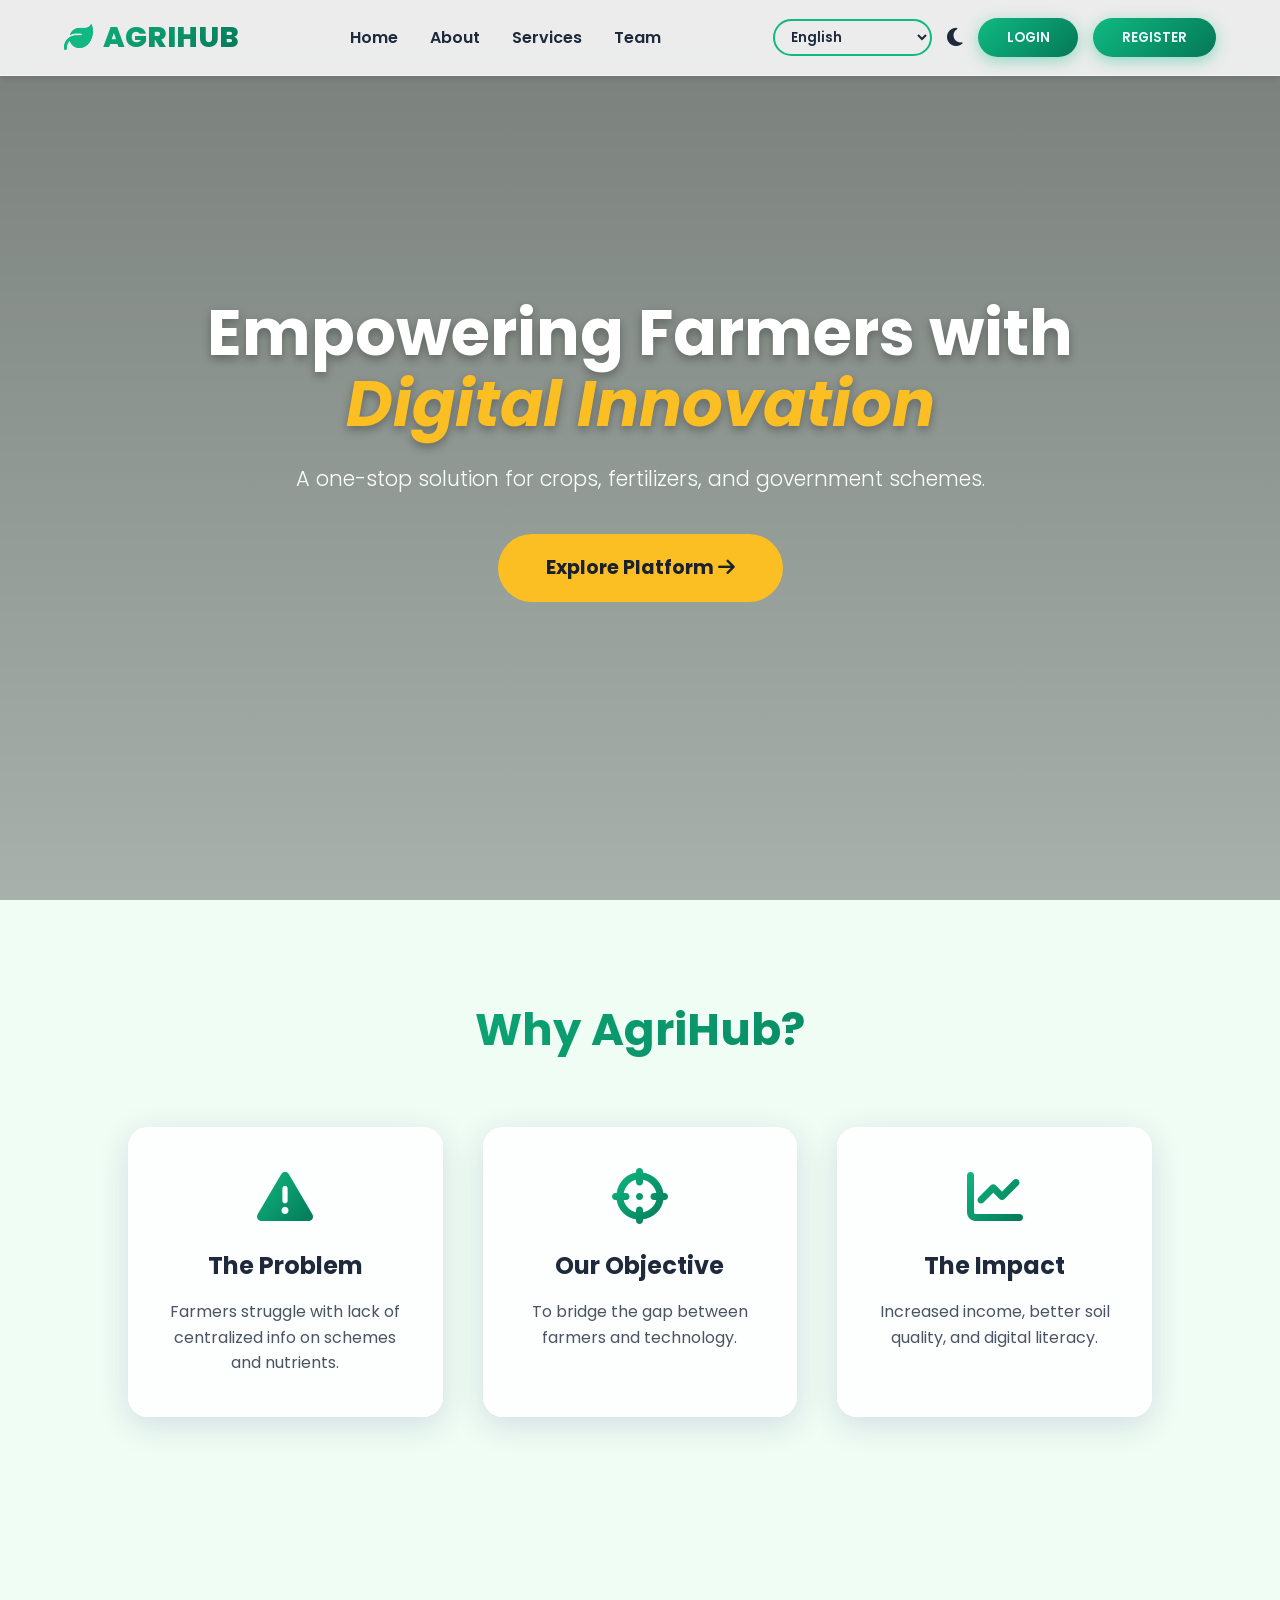
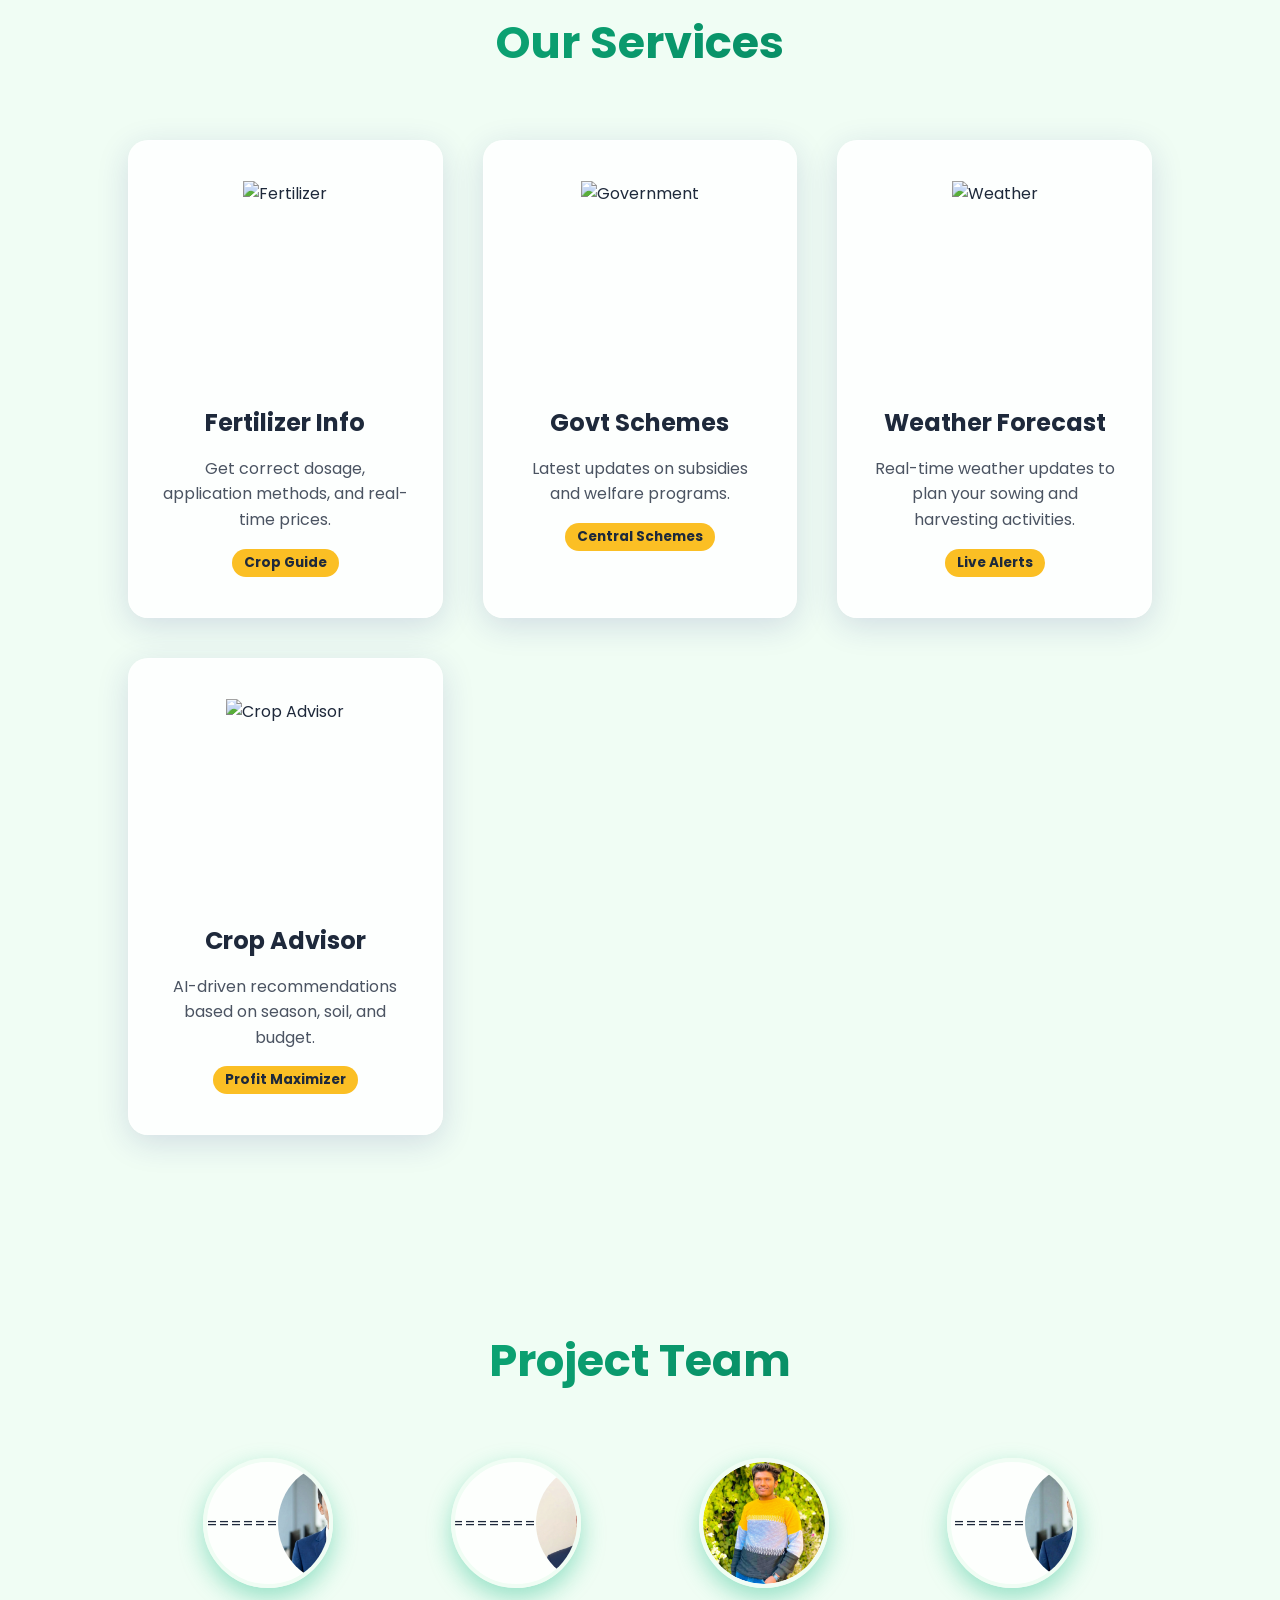
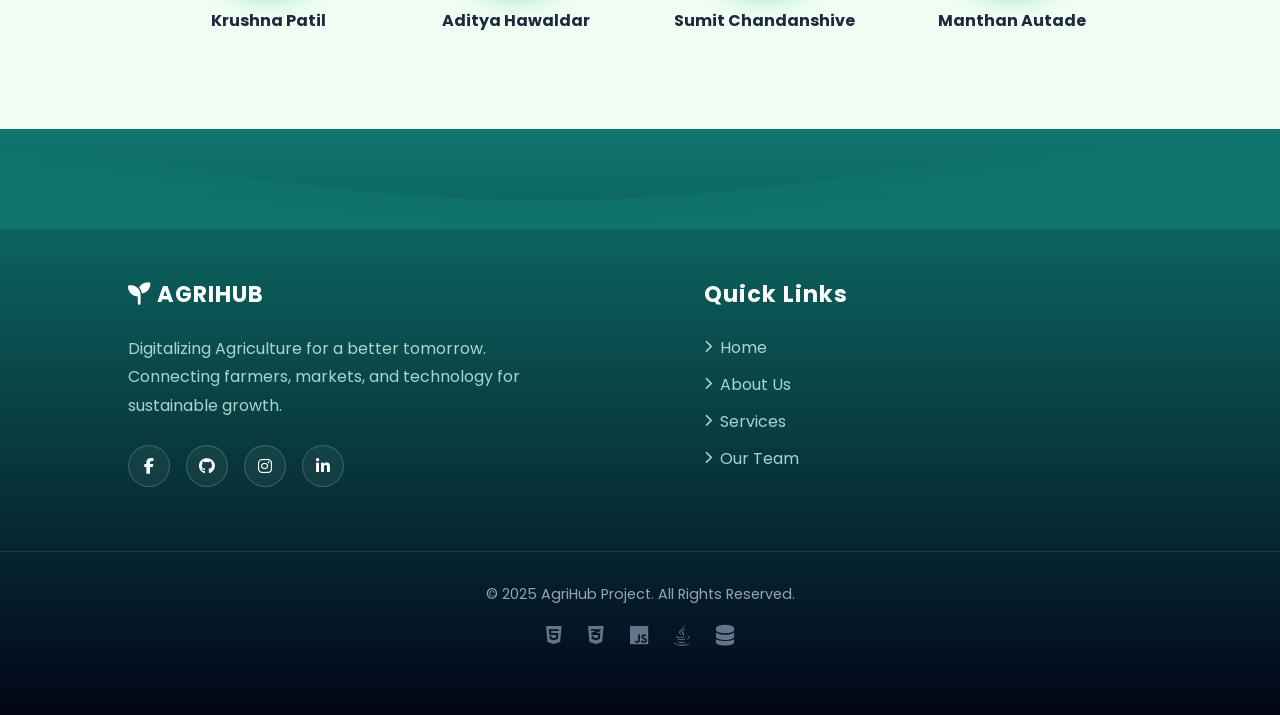
==== commit 52d71dd3: "fix img" ====
--- a/frontend/index.html
+++ b/frontend/index.html
@@ -133,14 +133,22 @@
 
                 <div class="team-member">
                     <div class="avatar">
+<<<<<<< HEAD
                         <img src="./asset/krish.jpg" alt="Krushna Patil">
+=======
+                        <img src="./asset/krish.jpeg" alt="Krushna Patil">
+>>>>>>> ba2e2bd (fix img)
                     </div>
                     <h4>Krushna Patil</h4>
                 </div>
 
                 <div class="team-member">
                     <div class="avatar">
+<<<<<<< HEAD
                         <img src="./asset/aapaa.jpg" alt="Aditya Hawaladar">
+=======
+                        <img src="./asset/aapaa.png" alt="Aditya Hawaldar">
+>>>>>>> ba2e2bd (fix img)
                     </div>
                     <h4>Aditya Hawaldar</h4>
                 </div>
@@ -154,7 +162,11 @@
 
                 <div class="team-member">
                     <div class="avatar">
+<<<<<<< HEAD
                         <img src="./asset/manthan.jpeg" alt="Manthan Autade">
+=======
+                        <img src="./asset/manthan.png" alt="Manthan Autade">
+>>>>>>> ba2e2bd (fix img)
                     </div>
                     <h4>Manthan Autade</h4>
                 </div>
@@ -184,9 +196,9 @@
                         sustainable growth.</p>
                     <div class="social-icons">
                         <a href="#" class="social-btn"><i class="fab fa-facebook-f"></i></a>
-                        <a href="#" class="social-btn"><i class="fab fa-twitter"></i></a>
-                        <a href="#" class="social-btn"><i class="fab fa-instagram"></i></a>
-                        <a href="#" class="social-btn"><i class="fab fa-linkedin-in"></i></a>
+                        <a href="https://github.com/krushnapatil-2007/Agrihub" class="social-btn"><i class="fab fa-github"></i></a>
+                        <a href="https://www.instagram.com/krushna_patil_108/" class="social-btn"><i class="fab fa-instagram"></i></a>
+                        <a href="linkedin.com/in/krushna-patil-67868a370" class="social-btn"><i class="fab fa-linkedin-in"></i></a>
                     </div>
                 </div>
                 <div class="footer-col">
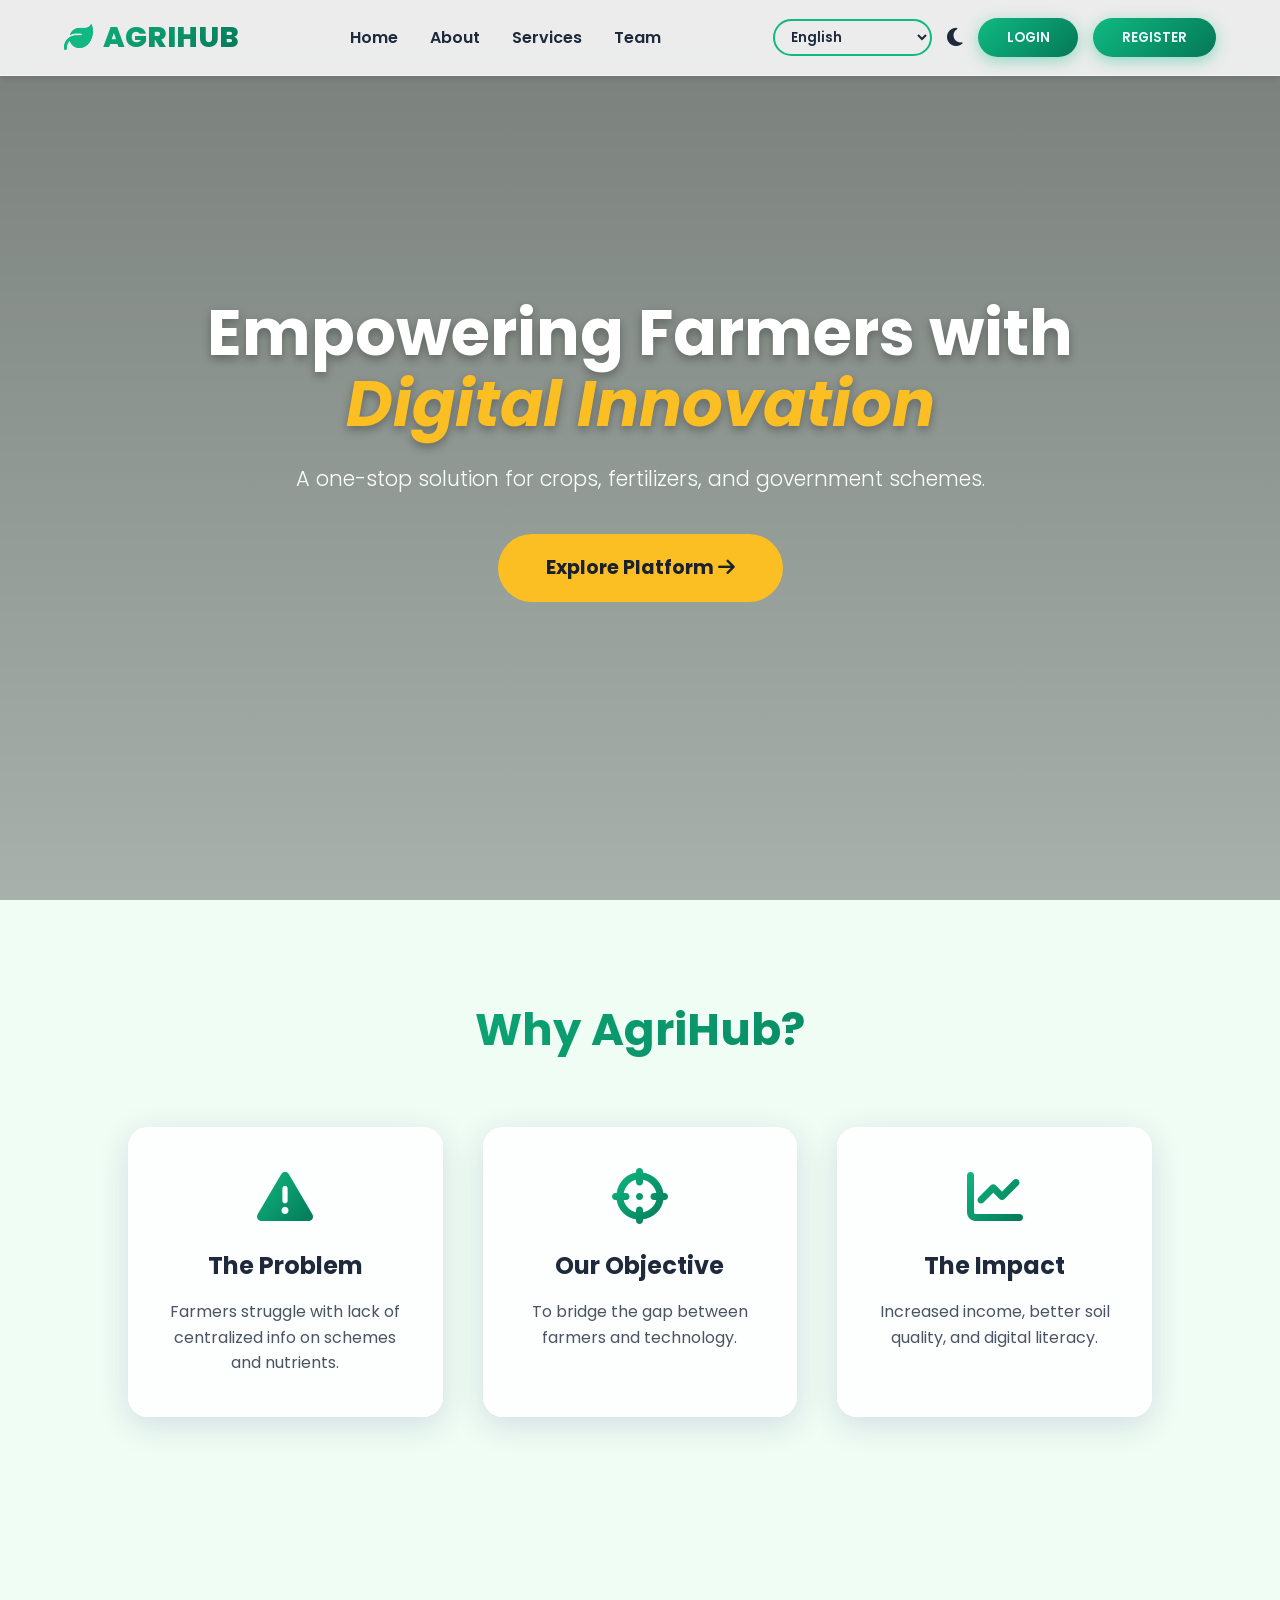
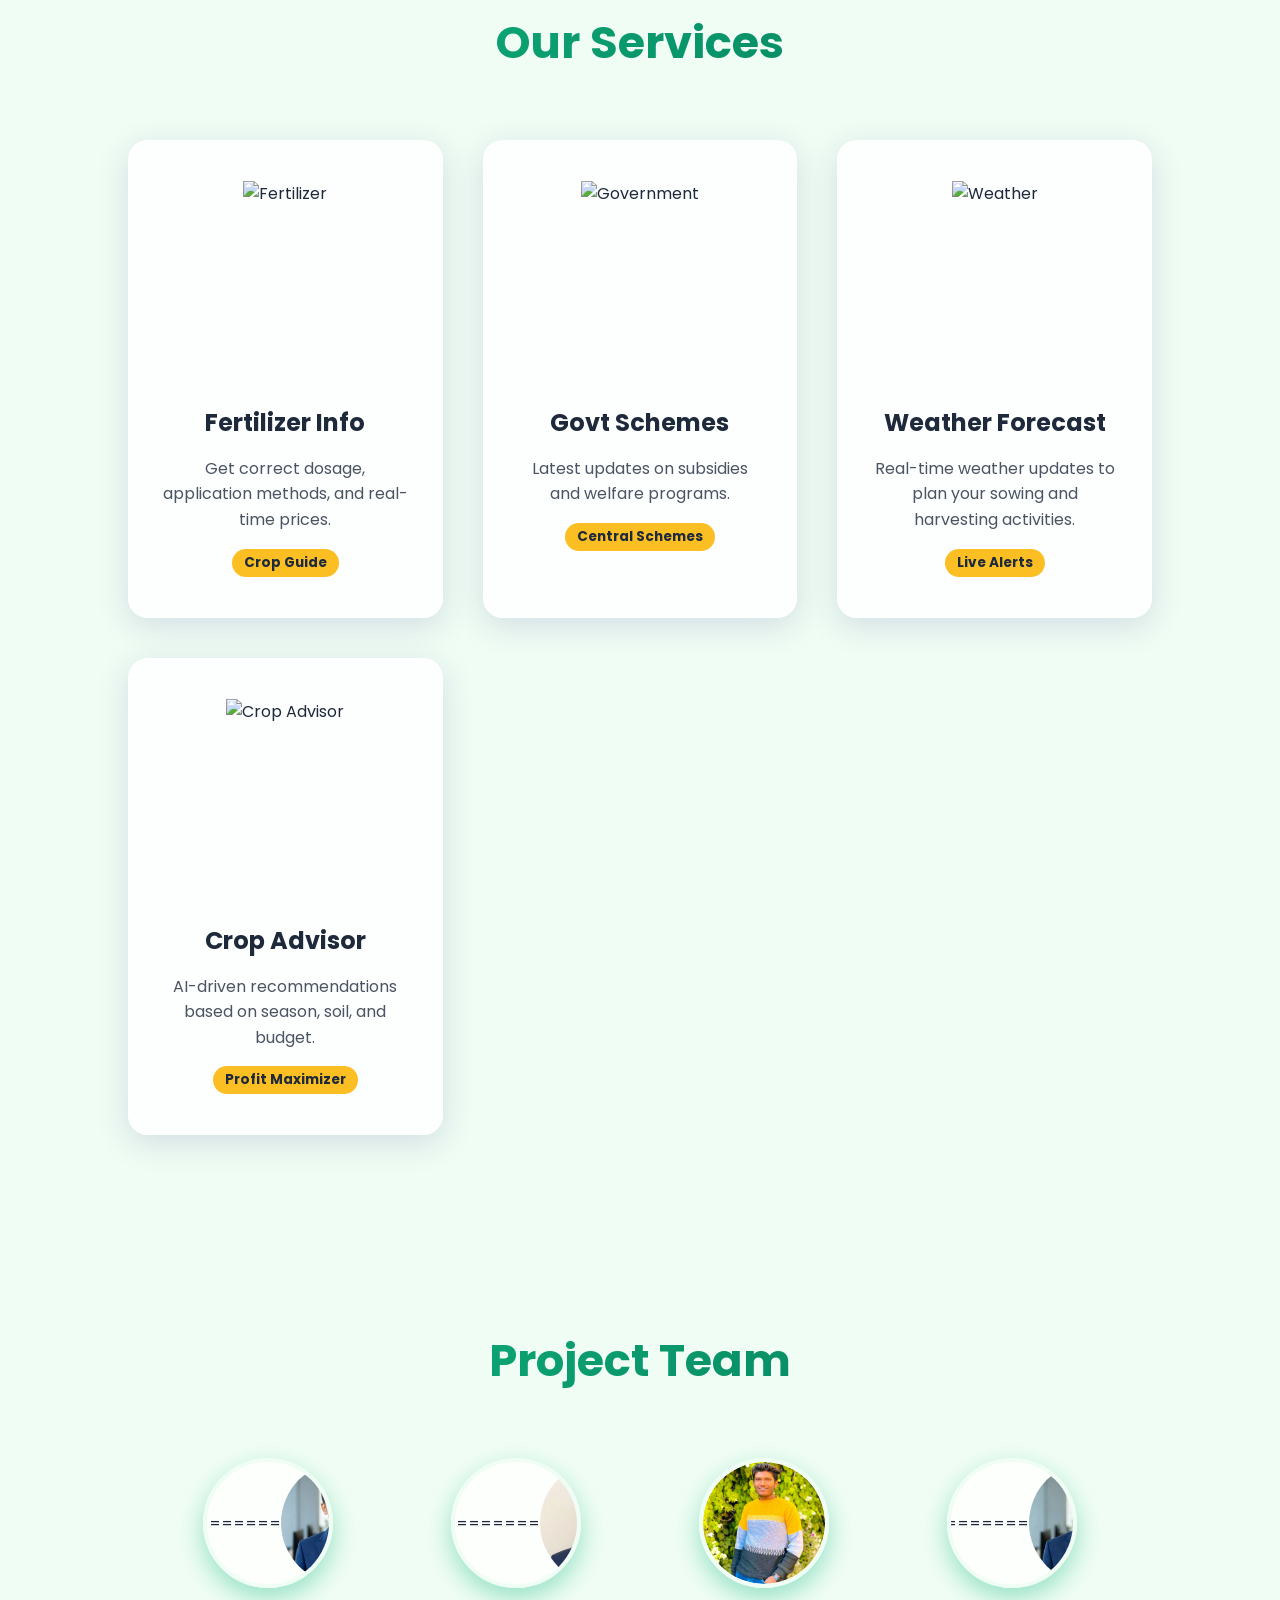
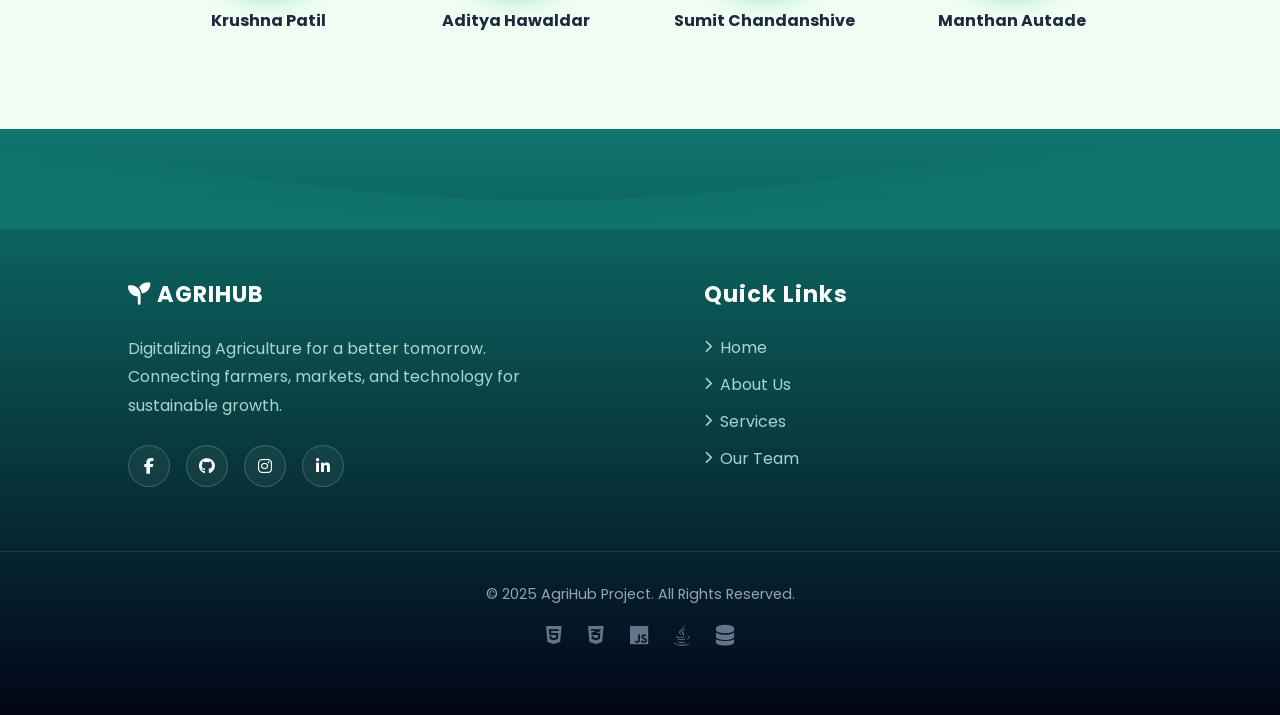
==== commit 6ed307ce: "update pat" ====
--- a/frontend/index.html
+++ b/frontend/index.html
@@ -133,40 +133,40 @@
 
                 <div class="team-member">
                     <div class="avatar">
-<<<<<<< HEAD
+
                         <img src="./asset/krish.jpg" alt="Krushna Patil">
 =======
-                        <img src="./asset/krish.jpeg" alt="Krushna Patil">
->>>>>>> ba2e2bd (fix img)
+                        <img src="asset/krish.jpeg" alt="Krushna Patil">
+
                     </div>
                     <h4>Krushna Patil</h4>
                 </div>
 
                 <div class="team-member">
                     <div class="avatar">
-<<<<<<< HEAD
+
                         <img src="./asset/aapaa.jpg" alt="Aditya Hawaladar">
 =======
-                        <img src="./asset/aapaa.png" alt="Aditya Hawaldar">
->>>>>>> ba2e2bd (fix img)
+                        <img src="asset/aapaa.png" alt="Aditya Hawaldar">
+
                     </div>
                     <h4>Aditya Hawaldar</h4>
                 </div>
 
                 <div class="team-member">
                     <div class="avatar">
-                        <img src="./asset/sumit.jpg" alt="Sumit Chandanshive">
+                        <img src="asset/sumit.jpg" alt="Sumit Chandanshive">
                     </div>
                     <h4>Sumit Chandanshive</h4>
                 </div>
 
                 <div class="team-member">
                     <div class="avatar">
-<<<<<<< HEAD
+
                         <img src="./asset/manthan.jpeg" alt="Manthan Autade">
 =======
-                        <img src="./asset/manthan.png" alt="Manthan Autade">
->>>>>>> ba2e2bd (fix img)
+                        <img src="asset/manthan.png" alt="Manthan Autade">
+
                     </div>
                     <h4>Manthan Autade</h4>
                 </div>
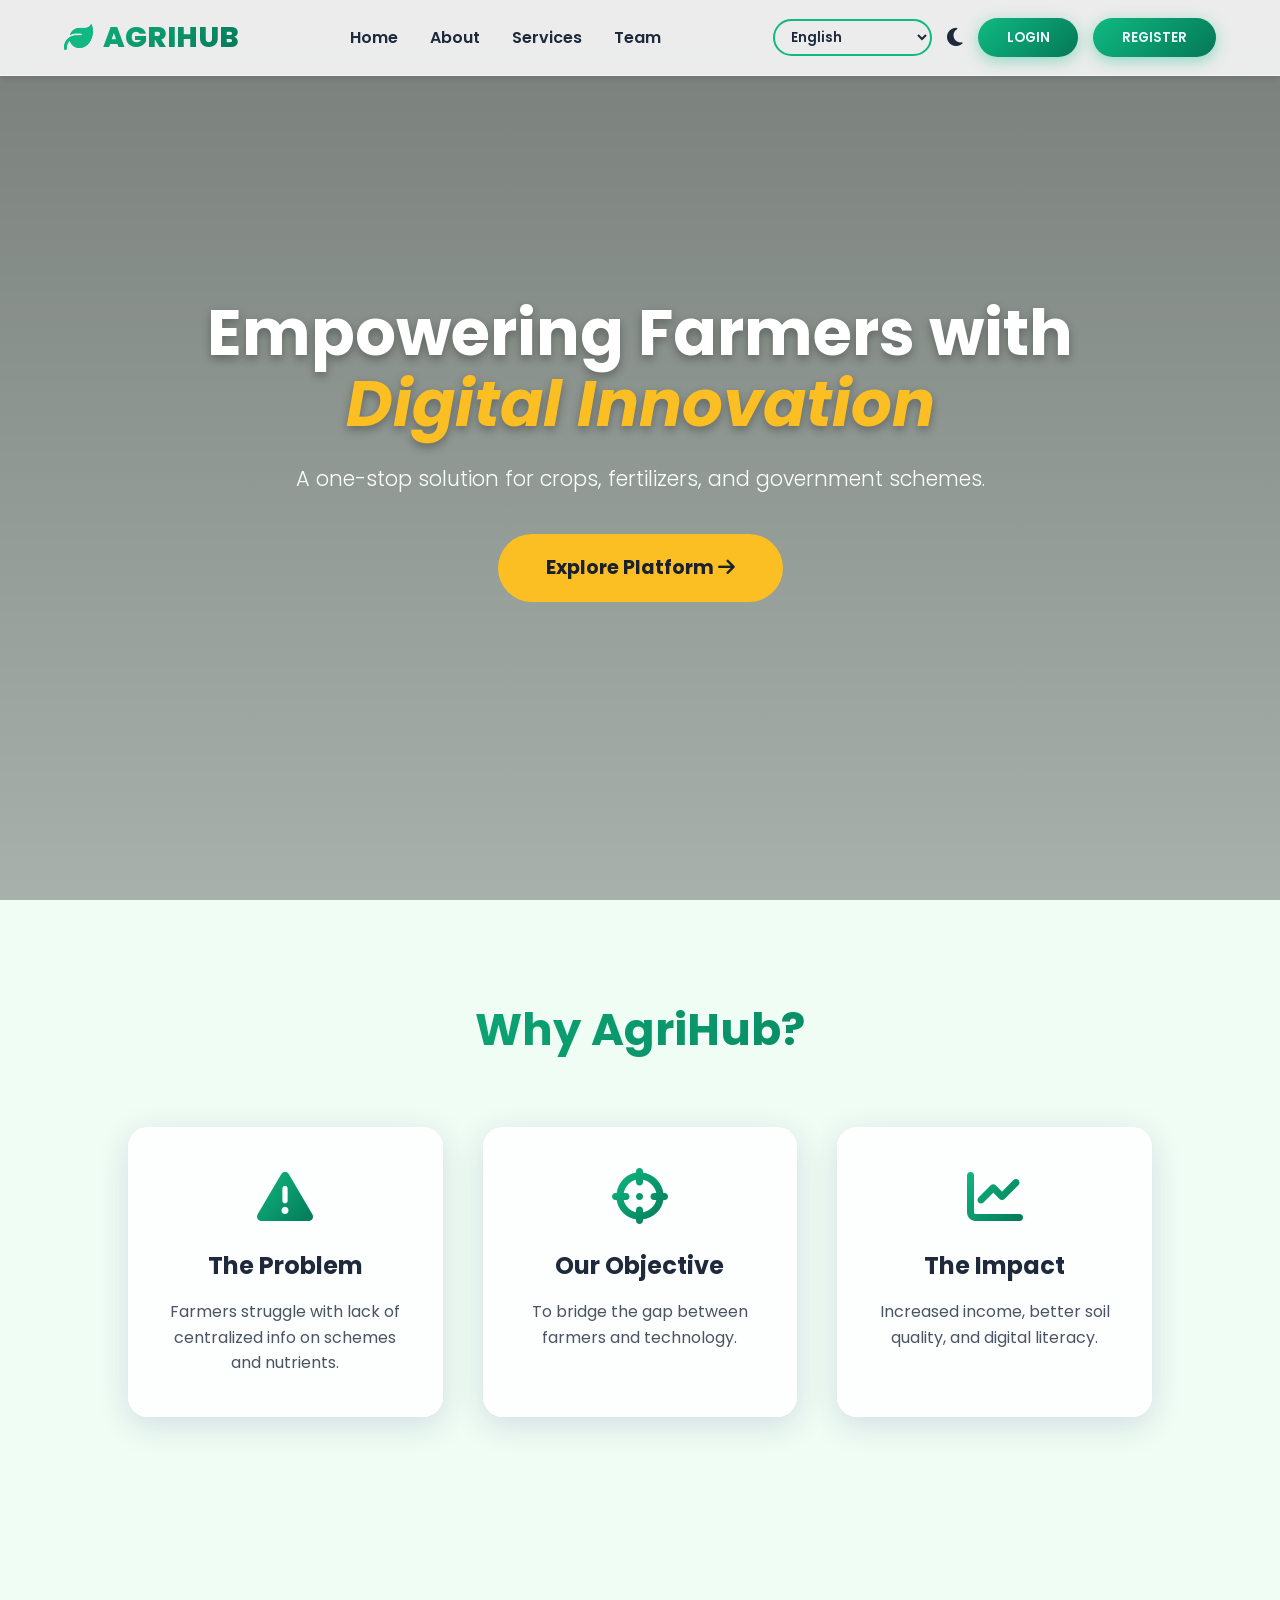
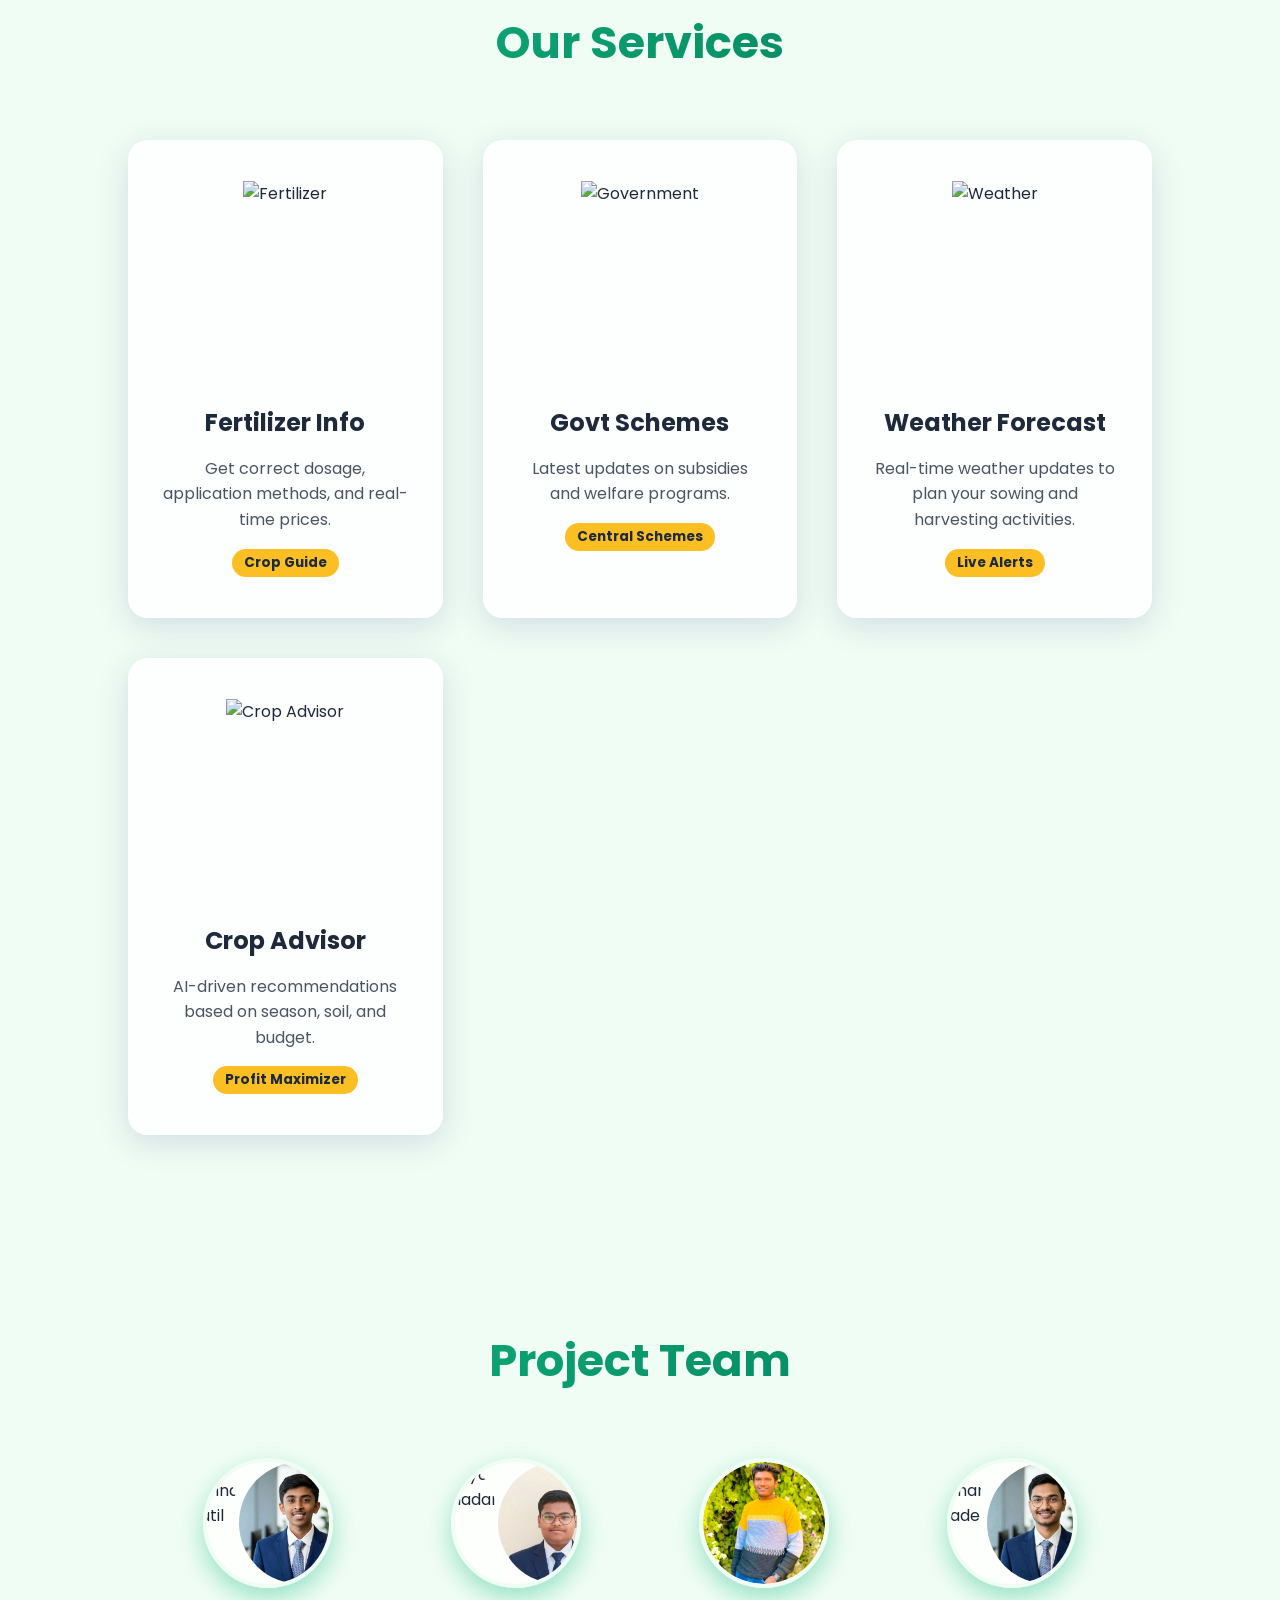
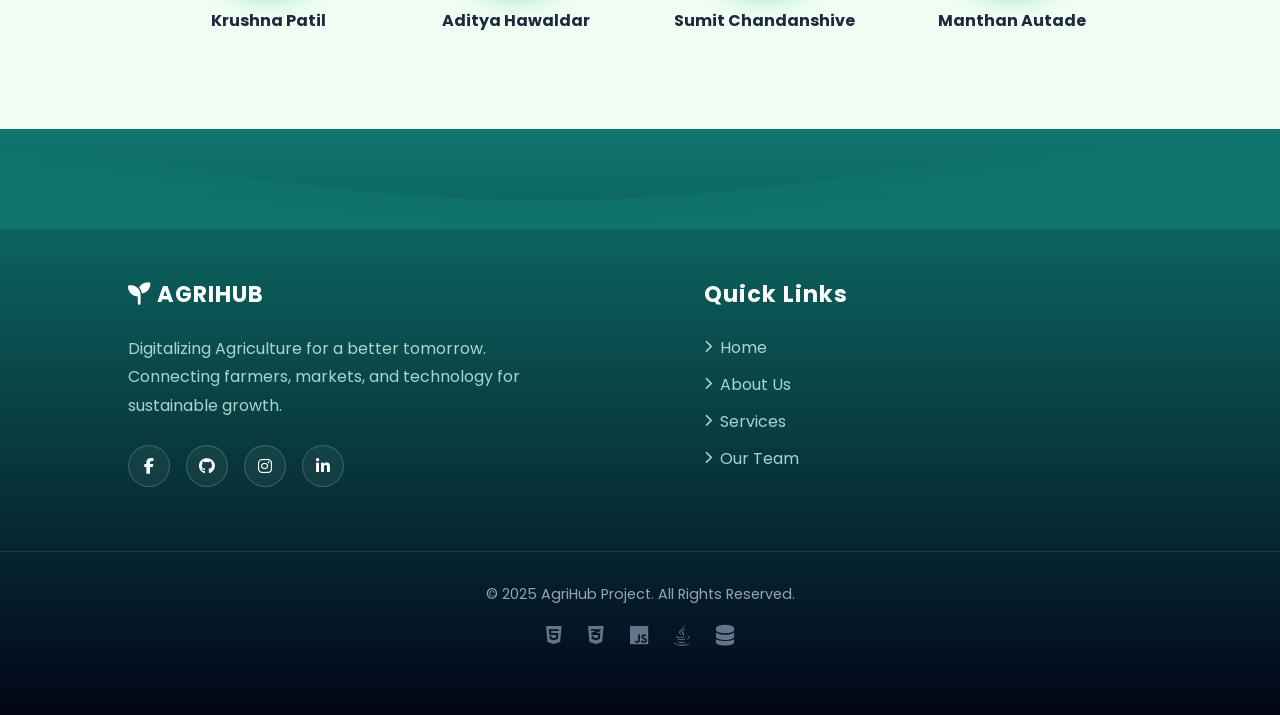
==== commit ad58d70b: "img fixes" ====
--- a/frontend/index.html
+++ b/frontend/index.html
@@ -135,7 +135,7 @@
                     <div class="avatar">
 
                         <img src="./asset/krish.jpg" alt="Krushna Patil">
-=======
+
                         <img src="asset/krish.jpeg" alt="Krushna Patil">
 
                     </div>
@@ -146,7 +146,7 @@
                     <div class="avatar">
 
                         <img src="./asset/aapaa.jpg" alt="Aditya Hawaladar">
-=======
+
                         <img src="asset/aapaa.png" alt="Aditya Hawaldar">
 
                     </div>
@@ -164,7 +164,7 @@
                     <div class="avatar">
 
                         <img src="./asset/manthan.jpeg" alt="Manthan Autade">
-=======
+
                         <img src="asset/manthan.png" alt="Manthan Autade">
 
                     </div>
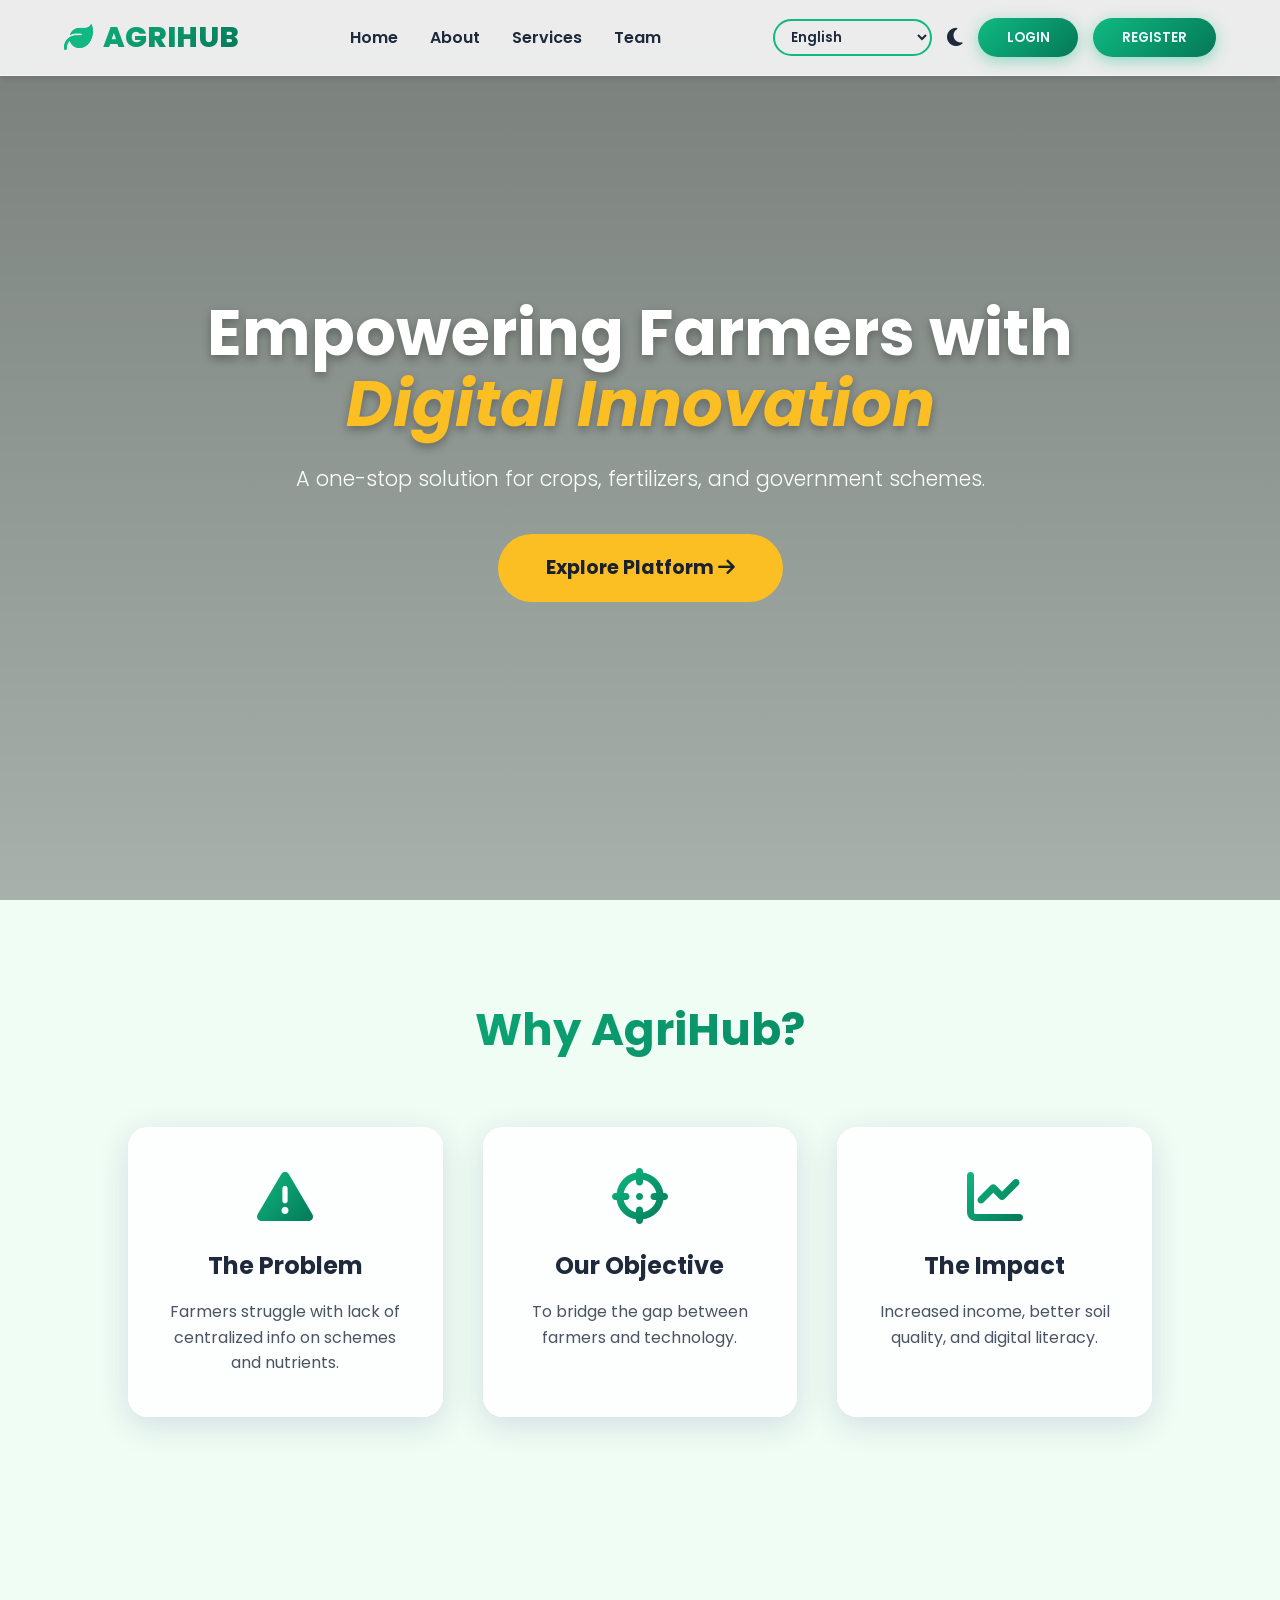
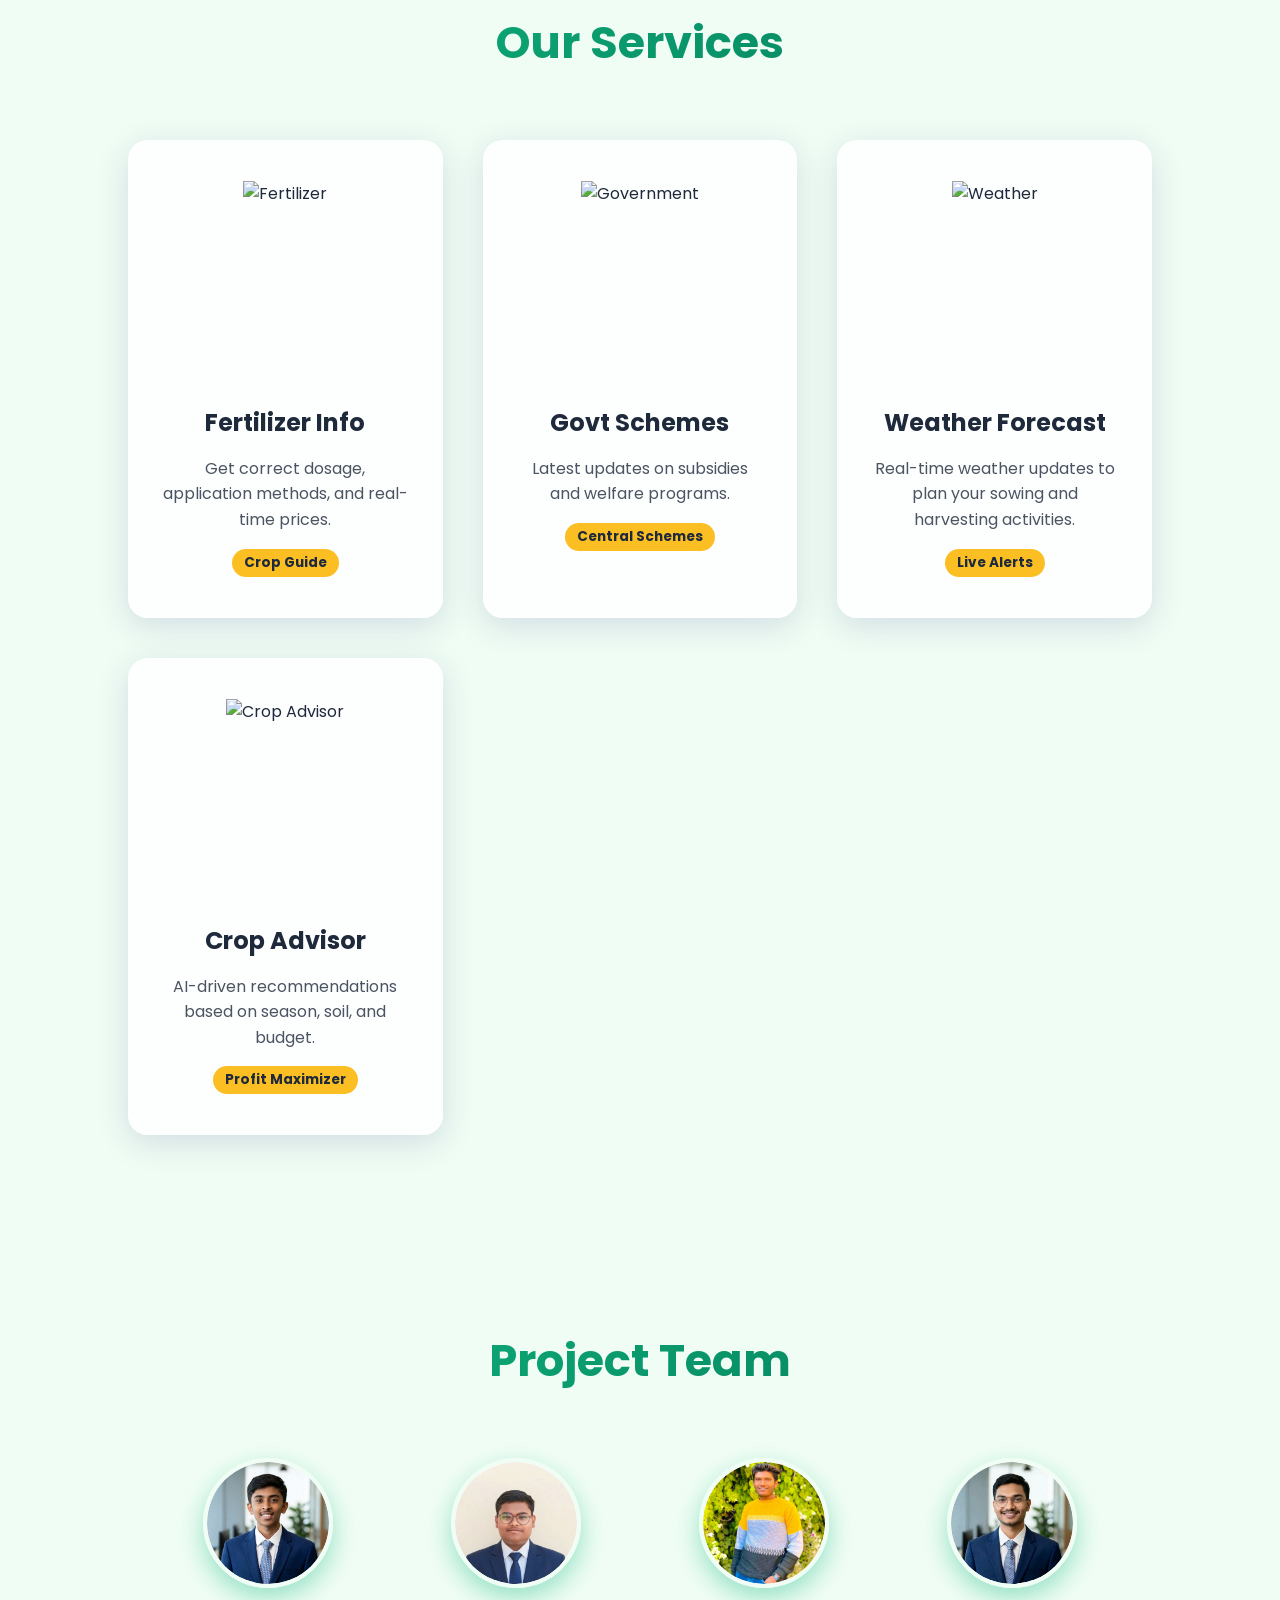
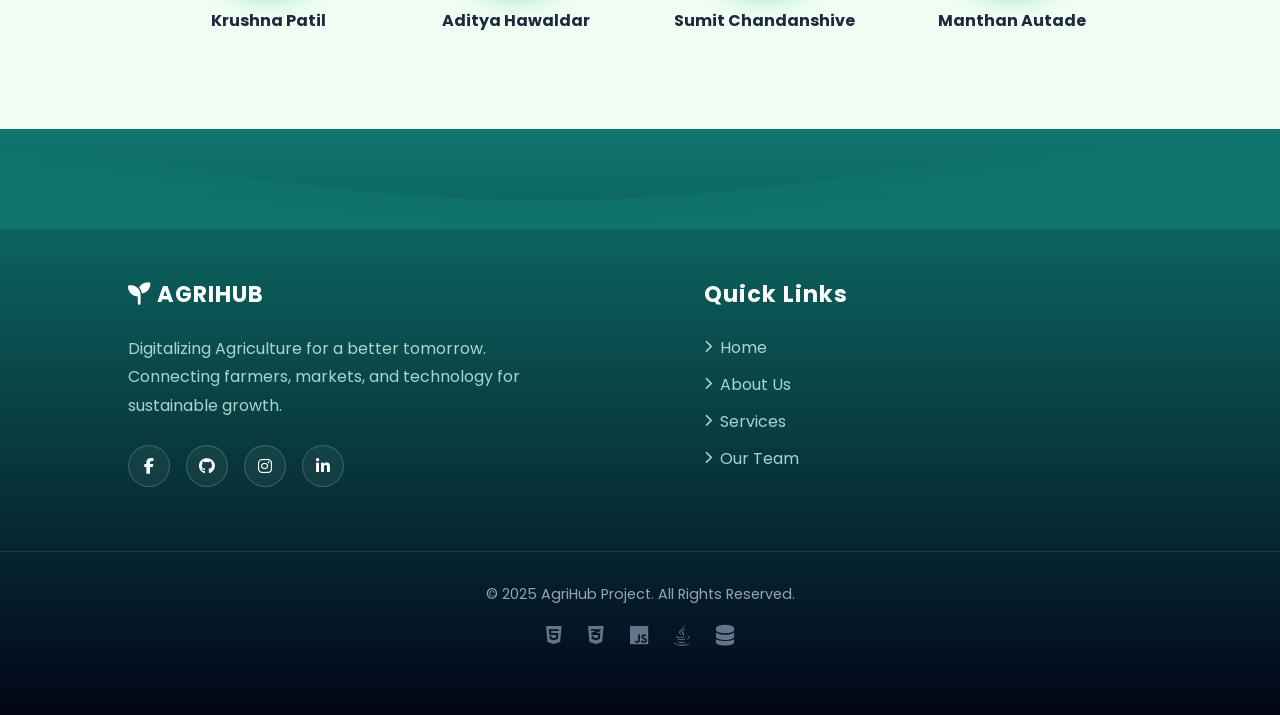
==== commit fd3c3a34: "ok" ====
--- a/frontend/index.html
+++ b/frontend/index.html
@@ -131,47 +131,33 @@
             <h2 class="section-title reveal" data-lang="title_team">Project Team</h2>
             <div class="team-container reveal">
 
-                <div class="team-member">
-                    <div class="avatar">
-
-                        <img src="./asset/krish.jpg" alt="Krushna Patil">
-
-                        <img src="asset/krish.jpeg" alt="Krushna Patil">
-
-                    </div>
-                    <h4>Krushna Patil</h4>
-                </div>
-
-                <div class="team-member">
-                    <div class="avatar">
-
-                        <img src="./asset/aapaa.jpg" alt="Aditya Hawaladar">
-
-                        <img src="asset/aapaa.png" alt="Aditya Hawaldar">
-
-                    </div>
-                    <h4>Aditya Hawaldar</h4>
-                </div>
-
-                <div class="team-member">
-                    <div class="avatar">
-                        <img src="asset/sumit.jpg" alt="Sumit Chandanshive">
-                    </div>
-                    <h4>Sumit Chandanshive</h4>
-                </div>
-
-                <div class="team-member">
-                    <div class="avatar">
-
-                        <img src="./asset/manthan.jpeg" alt="Manthan Autade">
-
-                        <img src="asset/manthan.png" alt="Manthan Autade">
-
-                    </div>
-                    <h4>Manthan Autade</h4>
-                </div>
-
-            </div>
+               <div class="team-member">
+    <div class="avatar">
+        <img src="asset/krish.jpeg" alt="Krushna Patil">
+    </div>
+    <h4>Krushna Patil</h4>
+</div>
+
+<div class="team-member">
+    <div class="avatar">
+        <img src="asset/aapaa.png" alt="Aditya Hawaldar">
+    </div>
+    <h4>Aditya Hawaldar</h4>
+</div>
+
+<div class="team-member">
+    <div class="avatar">
+        <img src="asset/sumit.jpg" alt="Sumit Chandanshive">
+    </div>
+    <h4>Sumit Chandanshive</h4>
+</div>
+
+<div class="team-member">
+    <div class="avatar">
+        <img src="asset/manthan.png" alt="Manthan Autade">
+    </div>
+    <h4>Manthan Autade</h4>
+</div>
 
         </section>
 
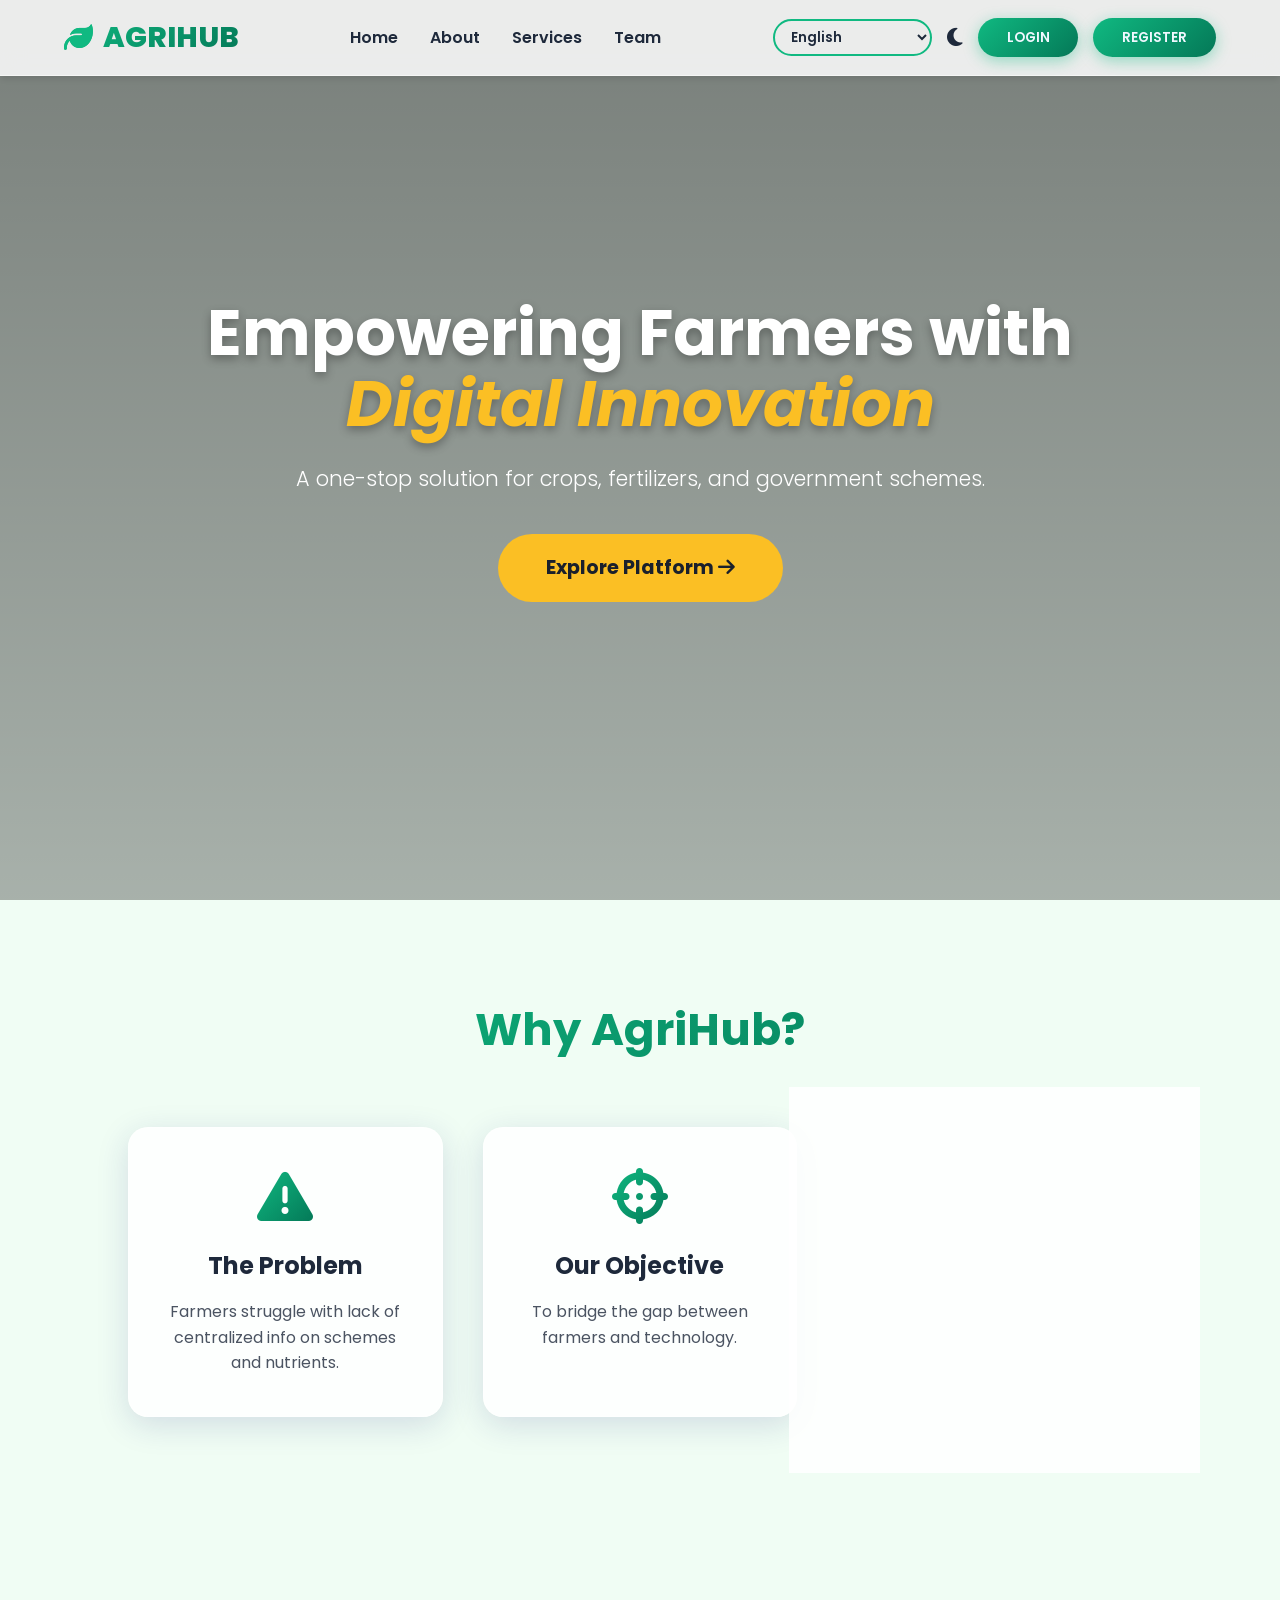
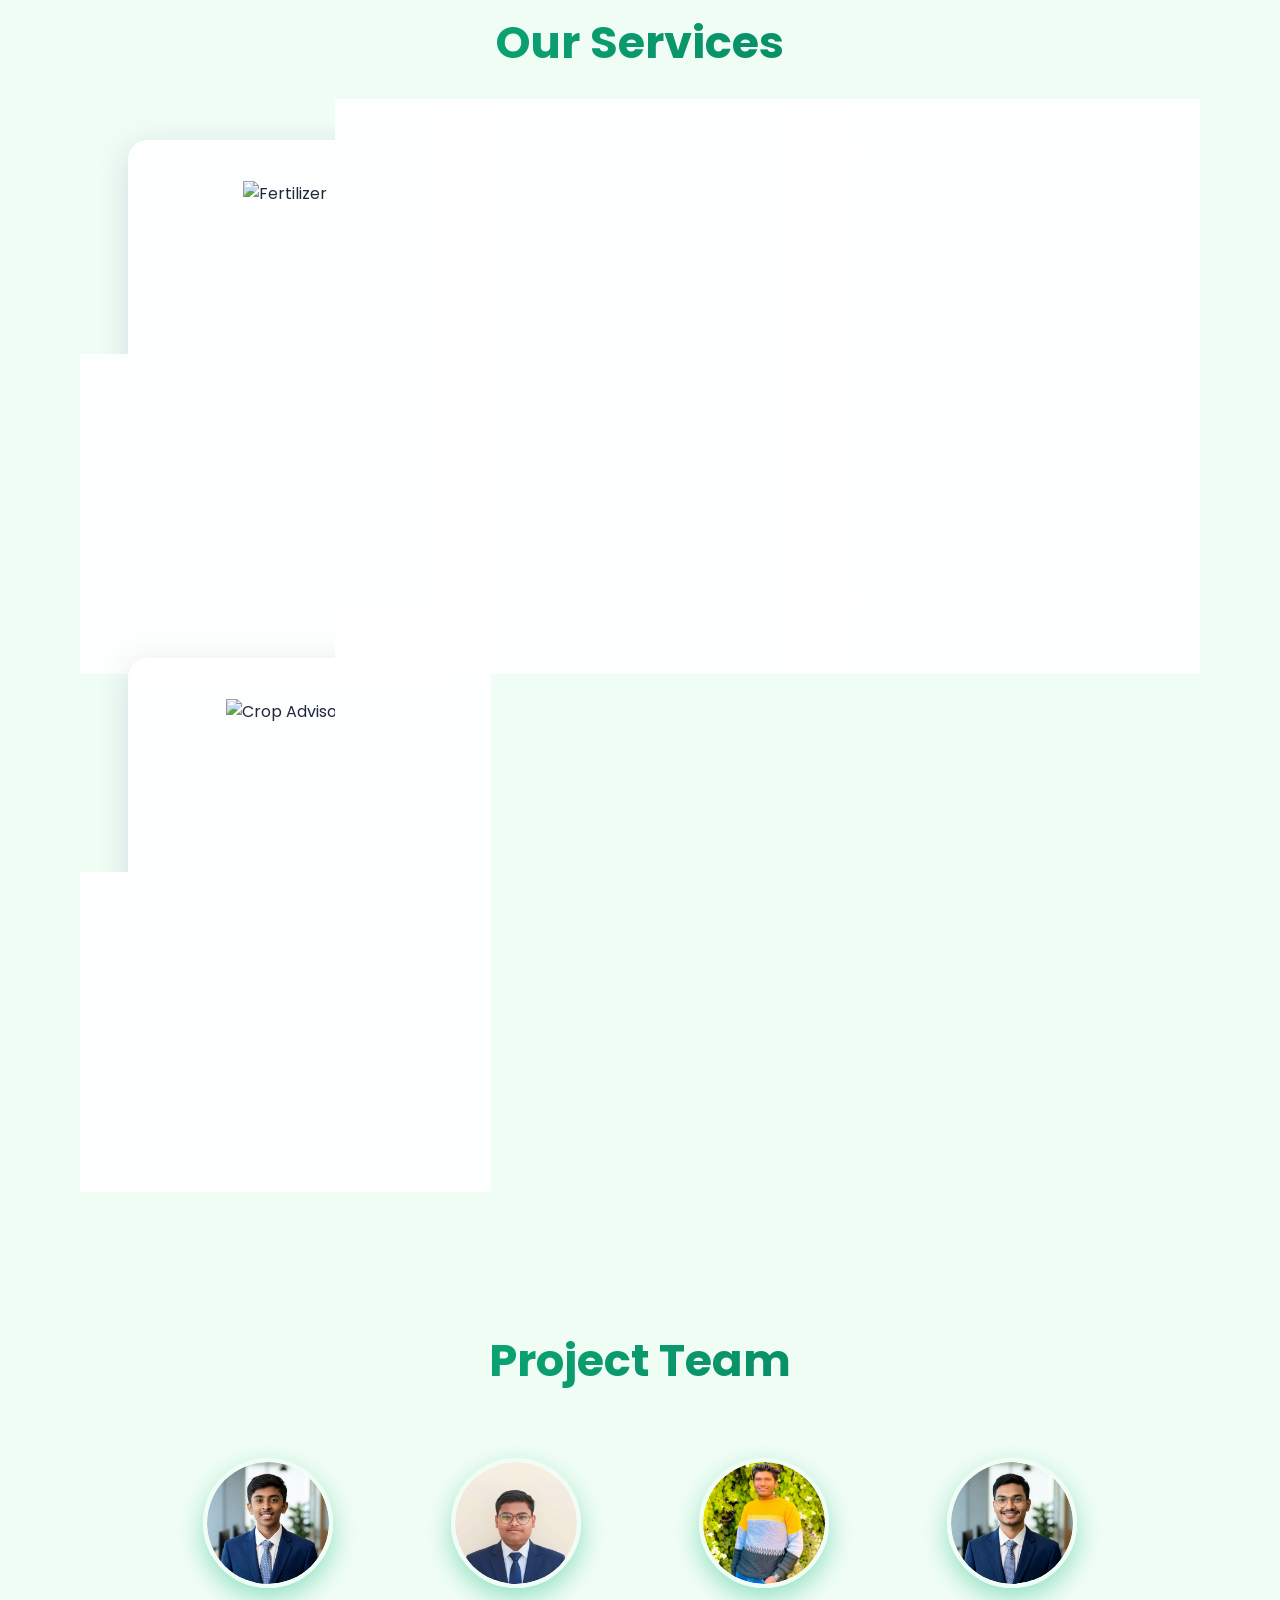
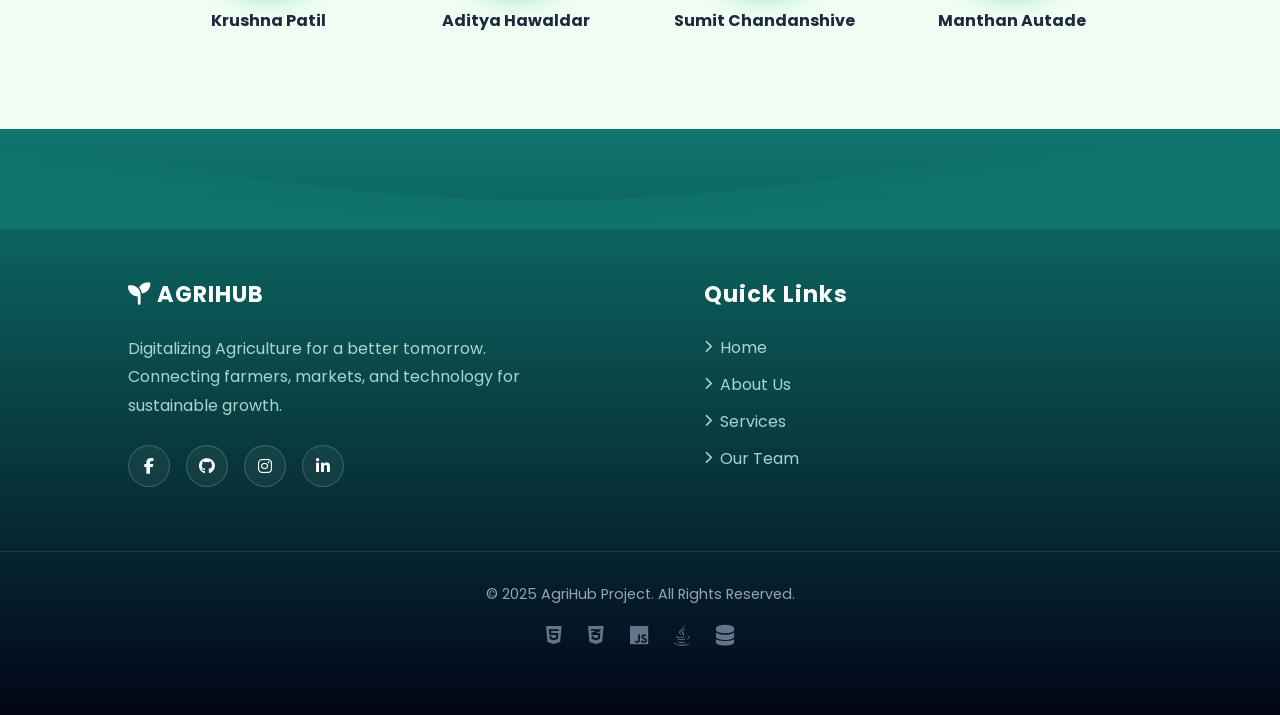
==== commit 84d70dcd: "verify" ====
--- a/frontend/index.html
+++ b/frontend/index.html
@@ -9,6 +9,12 @@
         rel="stylesheet">
     <link rel="stylesheet" href="https://cdnjs.cloudflare.com/ajax/libs/font-awesome/6.4.0/css/all.min.css">
     <link rel="stylesheet" href="style.css">
+    <meta name="description" content="AgriHub is a smart agriculture platform that helps farmers with crop guidance, fertilizer recommendations, government schemes and profitable crop advisor.">
+
+<meta name="keywords" content="AgriHub, agriculture platform, farmers help,  crop guidance, government schemes,profitable crop advisor">
+
+<meta name="author" content="Krushna Patil">
+<meta name="google-site-verification" content="KNYxrDfVLmnIB_rDNJP3AufCP7TRj-tZHYQOj3pKe2M" />
 </head>
 
 <body>
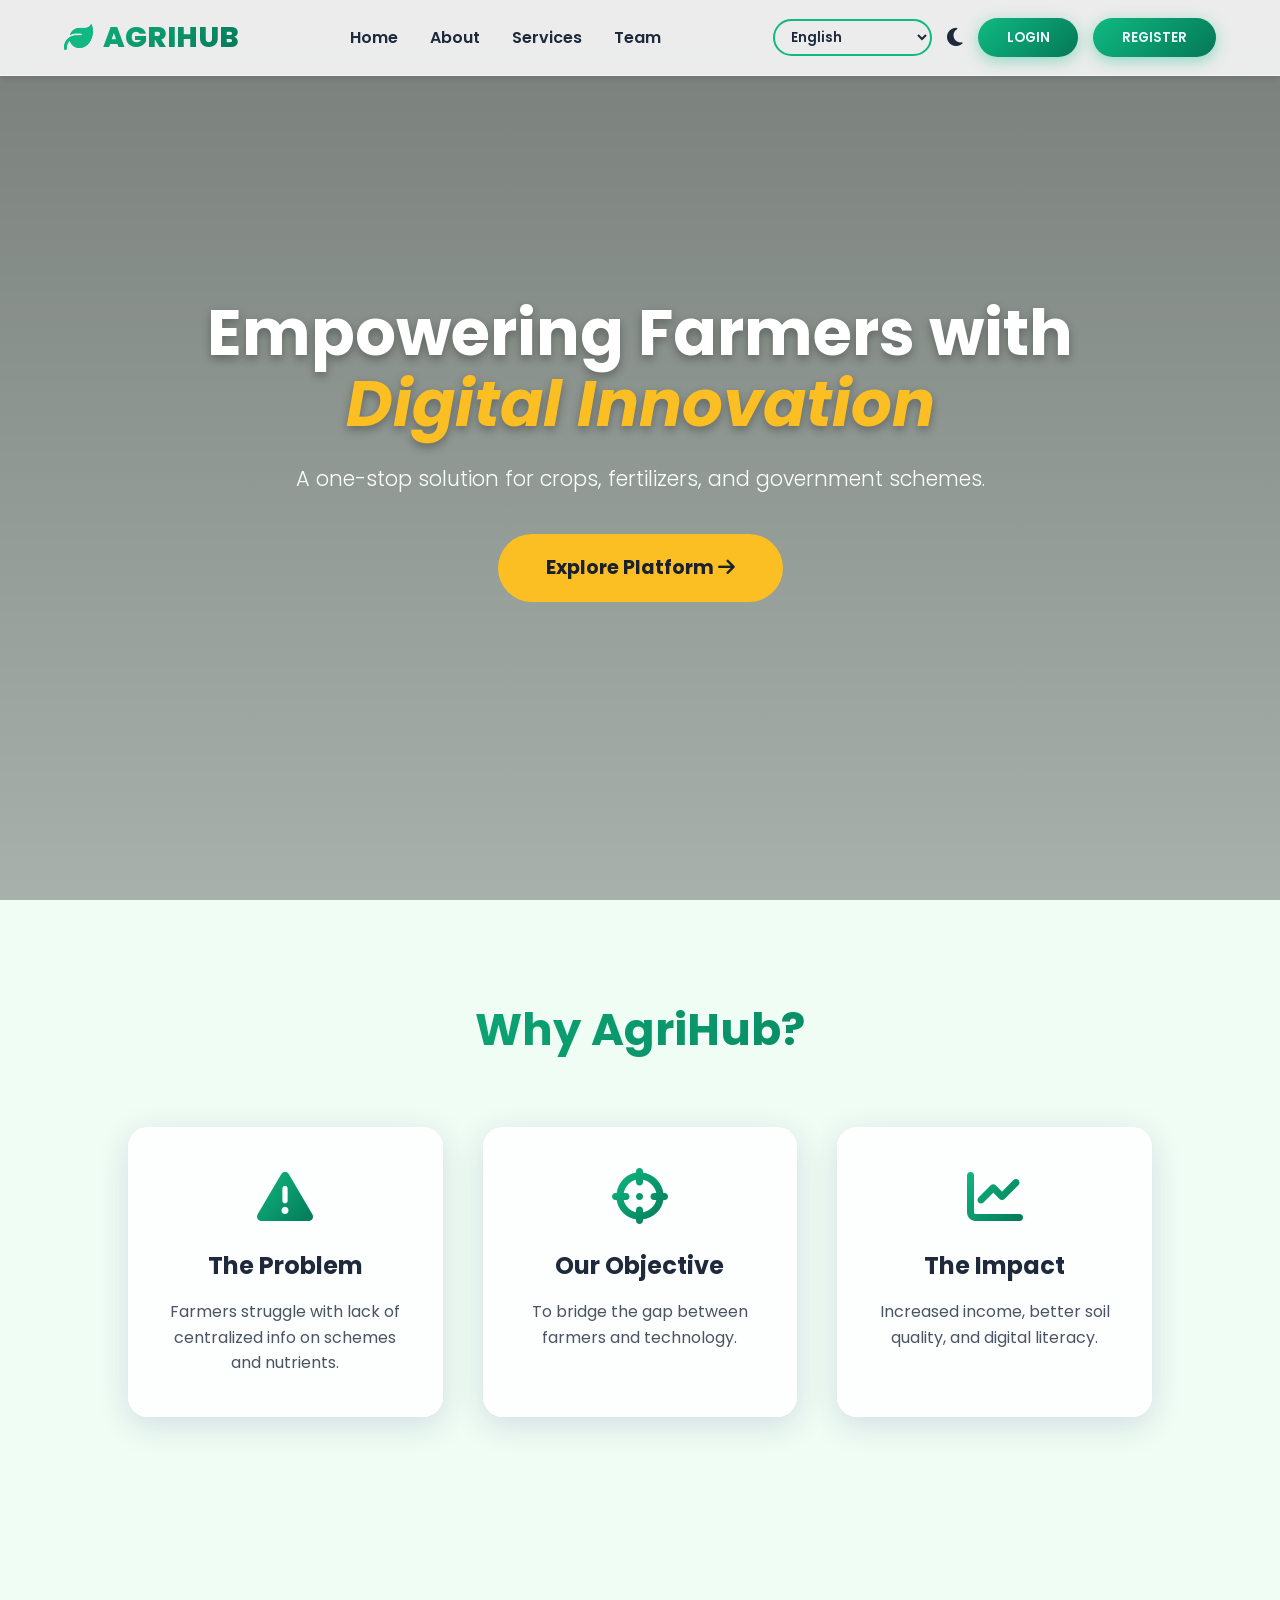
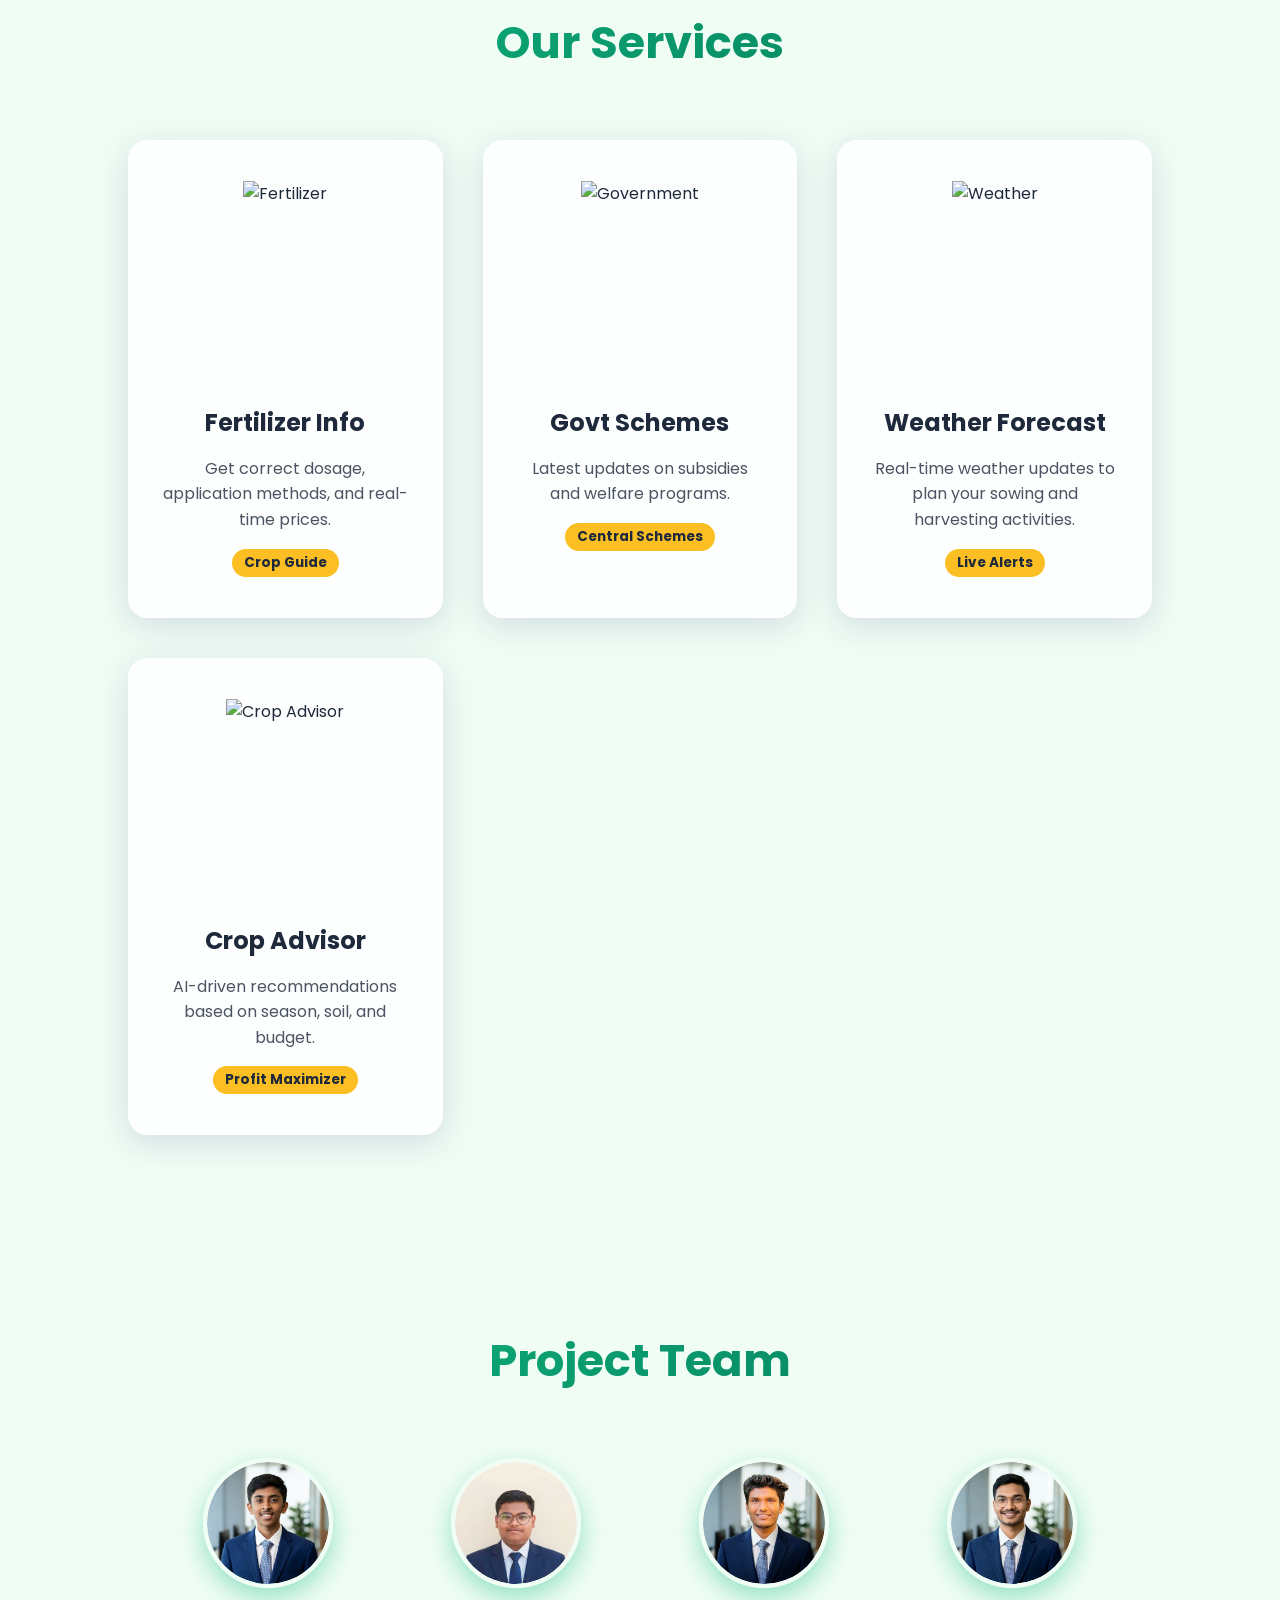
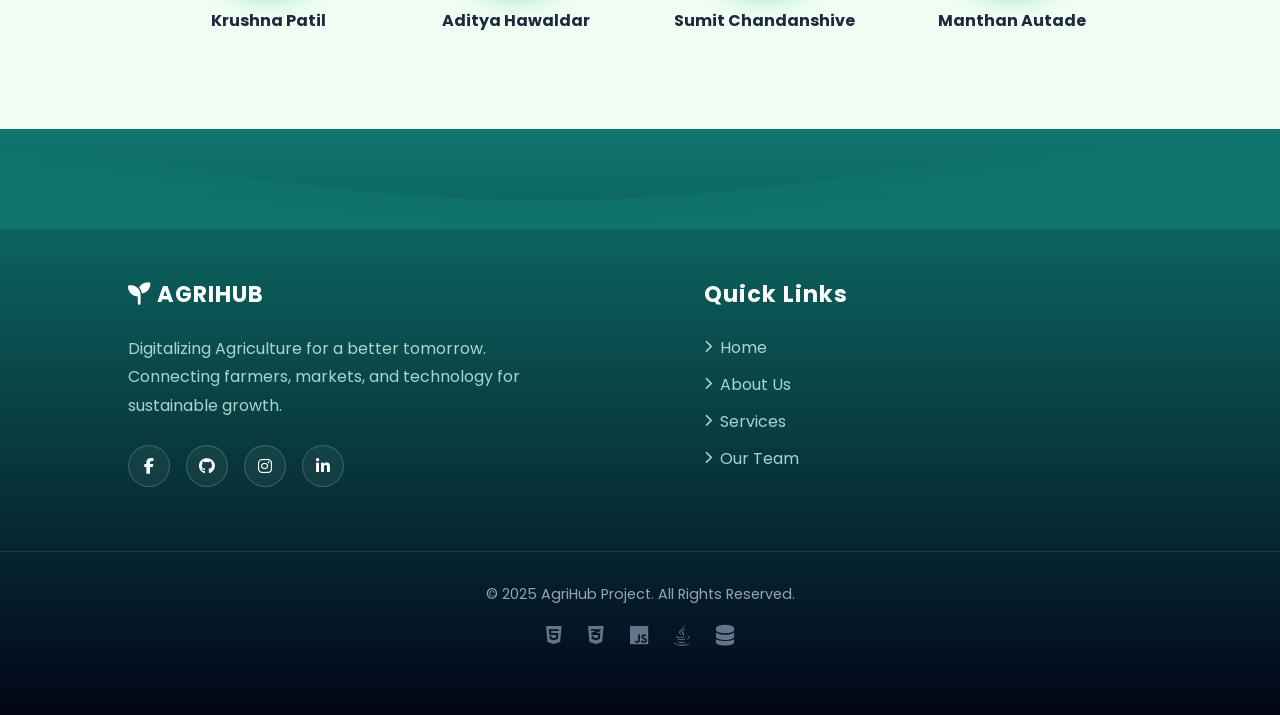
==== commit ce158bde: "sumit" ====
--- a/frontend/index.html
+++ b/frontend/index.html
@@ -153,7 +153,7 @@
 
 <div class="team-member">
     <div class="avatar">
-        <img src="asset/sumit.jpg" alt="Sumit Chandanshive">
+        <img src="asset/sumit.jpeg" alt="Sumit Chandanshive">
     </div>
     <h4>Sumit Chandanshive</h4>
 </div>
